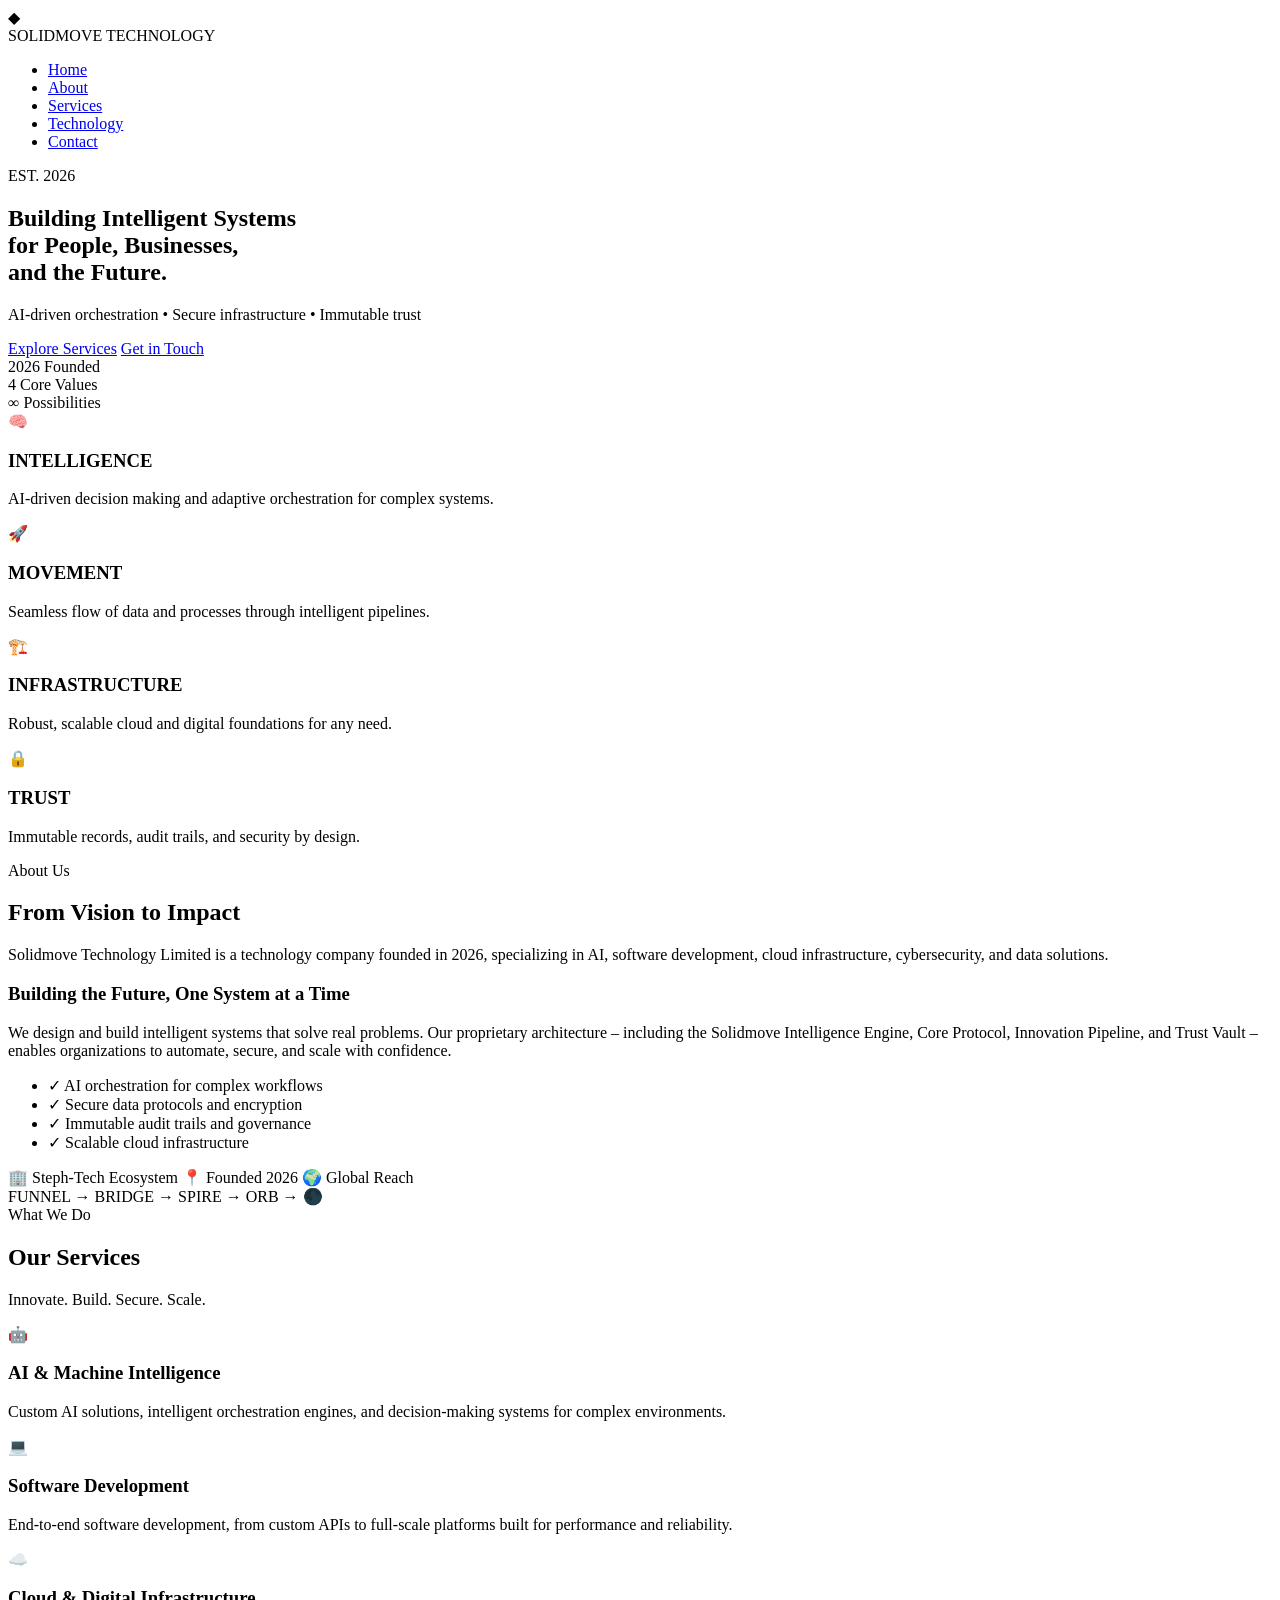
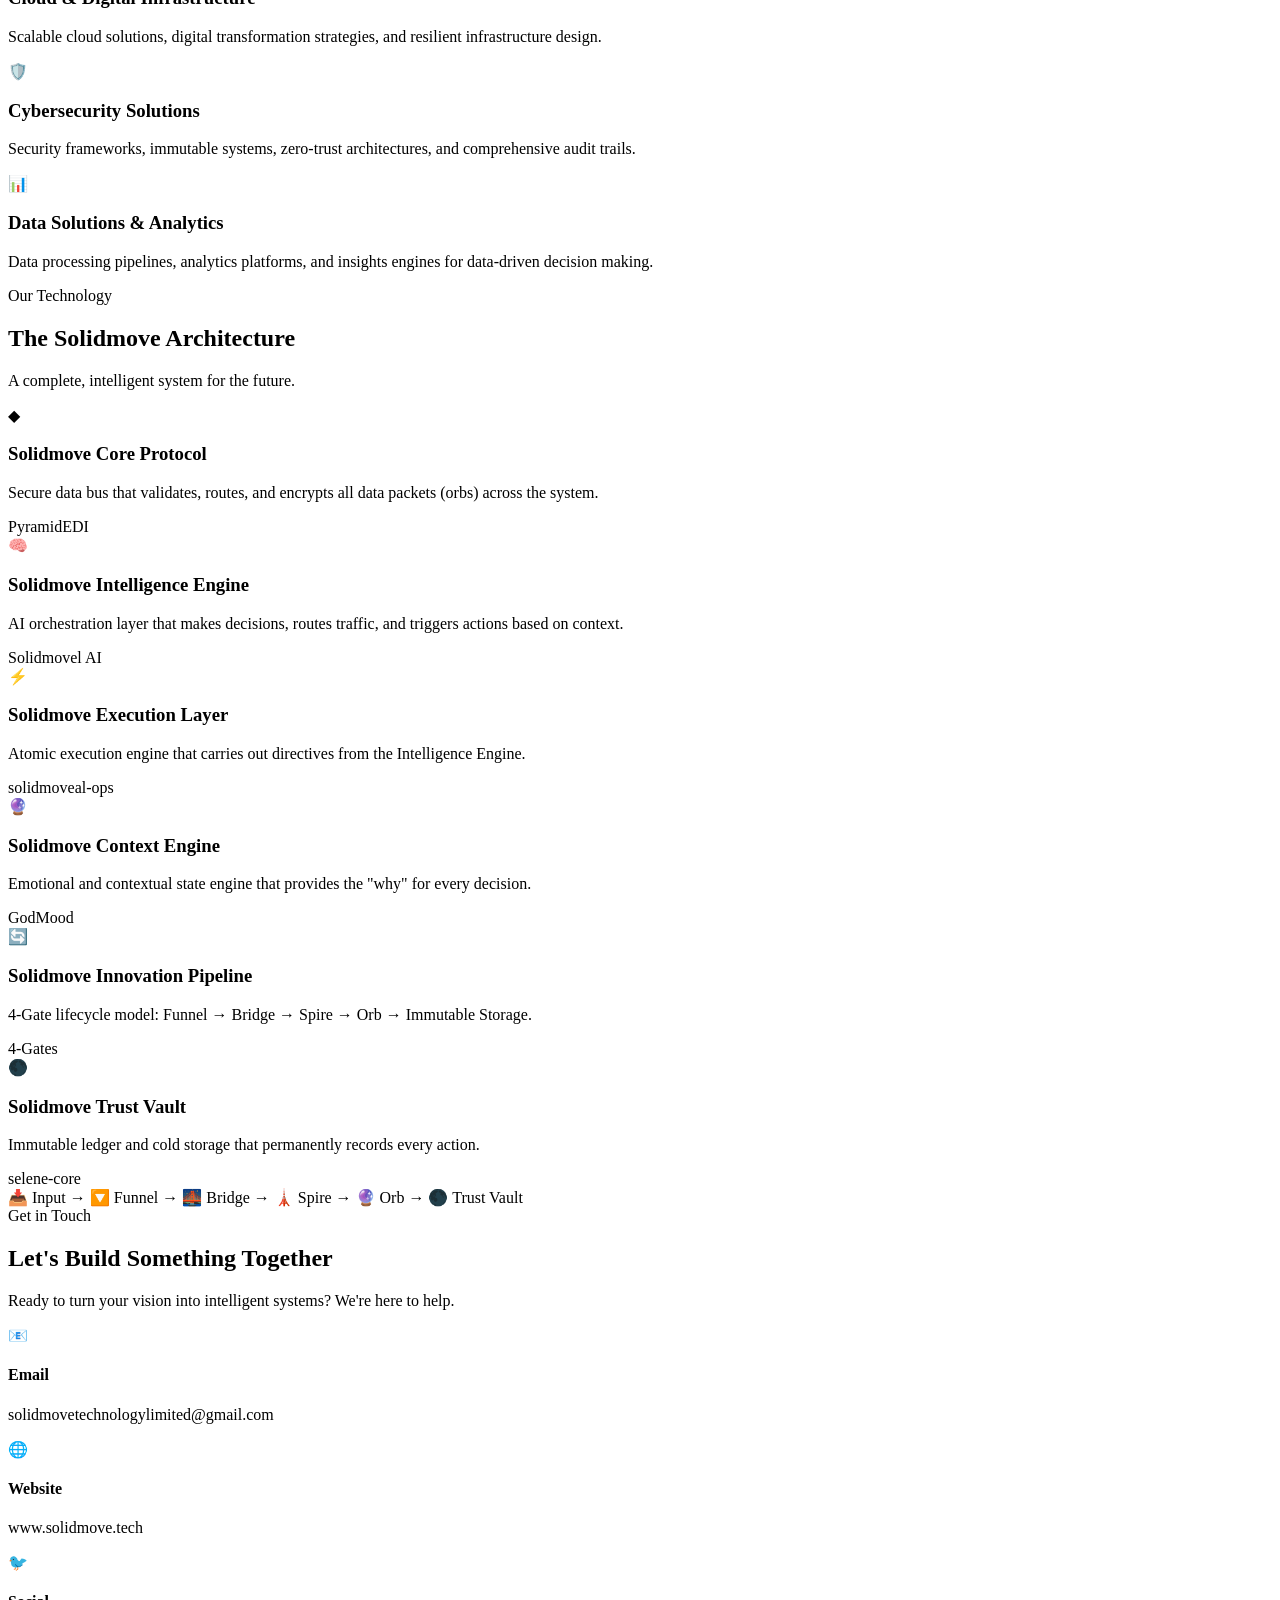
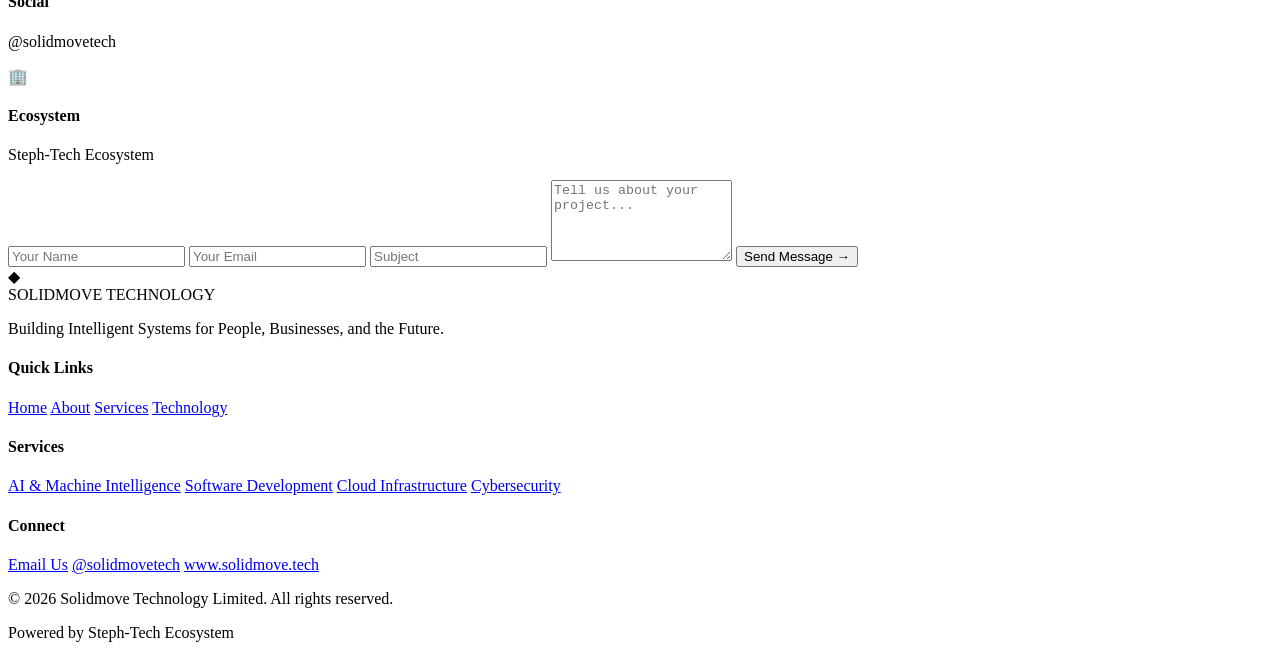
==== index.html @ 7344cf3a "Add initial website structure for Solidmove Technology This HTML file contains the structure and con" ====
<!DOCTYPE html>
<html lang="en">
<head>
    <meta charset="UTF-8">
    <meta name="viewport" content="width=device-width, initial-scale=1.0">
    <title>Solidmove Technology Limited – Intelligent Systems</title>
    <link rel="stylesheet" href="style.css">
    <link href="https://fonts.googleapis.com/css2?family=Inter:wght@300;400;600;700;800;900&display=swap" rel="stylesheet">
</head>
<body>
    <!-- NAVIGATION -->
    <nav class="navbar">
        <div class="container">
            <div class="nav-brand">
                <div class="logo-icon">◆</div>
                <span class="logo-text">SOLIDMOVE</span>
                <span class="logo-sub">TECHNOLOGY</span>
            </div>
            <ul class="nav-links">
                <li><a href="#home">Home</a></li>
                <li><a href="#about">About</a></li>
                <li><a href="#services">Services</a></li>
                <li><a href="#technology">Technology</a></li>
                <li><a href="#contact" class="nav-cta">Contact</a></li>
            </ul>
            <div class="hamburger">
                <span></span>
                <span></span>
                <span></span>
            </div>
        </div>
    </nav>

    <!-- HERO -->
    <section id="home" class="hero">
        <div class="container">
            <div class="hero-grid">
                <div class="hero-content">
                    <div class="badge">EST. 2026</div>
                    <h1 class="hero-title">
                        Building <span class="highlight">Intelligent Systems</span><br>
                        for People, Businesses,<br>
                        and the <span class="highlight">Future</span>.
                    </h1>
                    <p class="hero-subtitle">
                        AI-driven orchestration • Secure infrastructure • Immutable trust
                    </p>
                    <div class="hero-buttons">
                        <a href="#services" class="btn-primary">Explore Services</a>
                        <a href="#contact" class="btn-secondary">Get in Touch</a>
                    </div>
                    <div class="hero-stats">
                        <div class="stat">
                            <span class="stat-number">2026</span>
                            <span class="stat-label">Founded</span>
                        </div>
                        <div class="stat">
                            <span class="stat-number">4</span>
                            <span class="stat-label">Core Values</span>
                        </div>
                        <div class="stat">
                            <span class="stat-number">∞</span>
                            <span class="stat-label">Possibilities</span>
                        </div>
                    </div>
                </div>
                <div class="hero-visual">
                    <div class="orb-animation">
                        <div class="orb-core"></div>
                        <div class="orb-ring ring-1"></div>
                        <div class="orb-ring ring-2"></div>
                        <div class="orb-ring ring-3"></div>
                    </div>
                </div>
            </div>
        </div>
    </section>

    <!-- VALUES -->
    <section class="values">
        <div class="container">
            <div class="values-grid">
                <div class="value-card">
                    <div class="value-icon">🧠</div>
                    <h3>INTELLIGENCE</h3>
                    <p>AI-driven decision making and adaptive orchestration for complex systems.</p>
                </div>
                <div class="value-card">
                    <div class="value-icon">🚀</div>
                    <h3>MOVEMENT</h3>
                    <p>Seamless flow of data and processes through intelligent pipelines.</p>
                </div>
                <div class="value-card">
                    <div class="value-icon">🏗️</div>
                    <h3>INFRASTRUCTURE</h3>
                    <p>Robust, scalable cloud and digital foundations for any need.</p>
                </div>
                <div class="value-card">
                    <div class="value-icon">🔒</div>
                    <h3>TRUST</h3>
                    <p>Immutable records, audit trails, and security by design.</p>
                </div>
            </div>
        </div>
    </section>

    <!-- ABOUT -->
    <section id="about" class="about">
        <div class="container">
            <div class="section-header">
                <span class="section-tag">About Us</span>
                <h2>From Vision to Impact</h2>
                <p>Solidmove Technology Limited is a technology company founded in 2026, specializing in AI, software development, cloud infrastructure, cybersecurity, and data solutions.</p>
            </div>
            <div class="about-grid">
                <div class="about-text">
                    <h3>Building the Future, One System at a Time</h3>
                    <p>We design and build intelligent systems that solve real problems. Our proprietary architecture – including the Solidmove Intelligence Engine, Core Protocol, Innovation Pipeline, and Trust Vault – enables organizations to automate, secure, and scale with confidence.</p>
                    <ul class="about-list">
                        <li>✓ AI orchestration for complex workflows</li>
                        <li>✓ Secure data protocols and encryption</li>
                        <li>✓ Immutable audit trails and governance</li>
                        <li>✓ Scalable cloud infrastructure</li>
                    </ul>
                    <div class="about-meta">
                        <span>🏢 Steph-Tech Ecosystem</span>
                        <span>📍 Founded 2026</span>
                        <span>🌍 Global Reach</span>
                    </div>
                </div>
                <div class="about-image">
                    <div class="about-graphic">
                        <div class="gate-diagram">
                            <span class="gate funnel">FUNNEL</span>
                            <span class="gate-arrow">→</span>
                            <span class="gate bridge">BRIDGE</span>
                            <span class="gate-arrow">→</span>
                            <span class="gate spire">SPIRE</span>
                            <span class="gate-arrow">→</span>
                            <span class="gate orb">ORB</span>
                            <span class="gate-arrow">→</span>
                            <span class="gate vault">🌑</span>
                        </div>
                    </div>
                </div>
            </div>
        </div>
    </section>

    <!-- SERVICES -->
    <section id="services" class="services">
        <div class="container">
            <div class="section-header">
                <span class="section-tag">What We Do</span>
                <h2>Our Services</h2>
                <p>Innovate. Build. Secure. Scale.</p>
            </div>
            <div class="services-grid">
                <div class="service-card">
                    <div class="service-icon">🤖</div>
                    <h3>AI & Machine Intelligence</h3>
                    <p>Custom AI solutions, intelligent orchestration engines, and decision-making systems for complex environments.</p>
                </div>
                <div class="service-card">
                    <div class="service-icon">💻</div>
                    <h3>Software Development</h3>
                    <p>End-to-end software development, from custom APIs to full-scale platforms built for performance and reliability.</p>
                </div>
                <div class="service-card">
                    <div class="service-icon">☁️</div>
                    <h3>Cloud & Digital Infrastructure</h3>
                    <p>Scalable cloud solutions, digital transformation strategies, and resilient infrastructure design.</p>
                </div>
                <div class="service-card">
                    <div class="service-icon">🛡️</div>
                    <h3>Cybersecurity Solutions</h3>
                    <p>Security frameworks, immutable systems, zero-trust architectures, and comprehensive audit trails.</p>
                </div>
                <div class="service-card">
                    <div class="service-icon">📊</div>
                    <h3>Data Solutions & Analytics</h3>
                    <p>Data processing pipelines, analytics platforms, and insights engines for data-driven decision making.</p>
                </div>
            </div>
        </div>
    </section>

    <!-- TECHNOLOGY -->
    <section id="technology" class="technology">
        <div class="container">
            <div class="section-header">
                <span class="section-tag">Our Technology</span>
                <h2>The Solidmove Architecture</h2>
                <p>A complete, intelligent system for the future.</p>
            </div>
            <div class="tech-grid">
                <div class="tech-card">
                    <div class="tech-icon">◆</div>
                    <h3>Solidmove Core Protocol</h3>
                    <p>Secure data bus that validates, routes, and encrypts all data packets (orbs) across the system.</p>
                    <span class="tech-badge">PyramidEDI</span>
                </div>
                <div class="tech-card">
                    <div class="tech-icon">🧠</div>
                    <h3>Solidmove Intelligence Engine</h3>
                    <p>AI orchestration layer that makes decisions, routes traffic, and triggers actions based on context.</p>
                    <span class="tech-badge">Solidmovel AI</span>
                </div>
                <div class="tech-card">
                    <div class="tech-icon">⚡</div>
                    <h3>Solidmove Execution Layer</h3>
                    <p>Atomic execution engine that carries out directives from the Intelligence Engine.</p>
                    <span class="tech-badge">solidmoveal-ops</span>
                </div>
                <div class="tech-card">
                    <div class="tech-icon">🔮</div>
                    <h3>Solidmove Context Engine</h3>
                    <p>Emotional and contextual state engine that provides the "why" for every decision.</p>
                    <span class="tech-badge">GodMood</span>
                </div>
                <div class="tech-card">
                    <div class="tech-icon">🔄</div>
                    <h3>Solidmove Innovation Pipeline</h3>
                    <p>4-Gate lifecycle model: Funnel → Bridge → Spire → Orb → Immutable Storage.</p>
                    <span class="tech-badge">4-Gates</span>
                </div>
                <div class="tech-card">
                    <div class="tech-icon">🌑</div>
                    <h3>Solidmove Trust Vault</h3>
                    <p>Immutable ledger and cold storage that permanently records every action.</p>
                    <span class="tech-badge">selene-core</span>
                </div>
            </div>
            <div class="tech-flow">
                <div class="flow-diagram">
                    <span>📥 Input</span>
                    <span class="flow-arrow">→</span>
                    <span>🔽 Funnel</span>
                    <span class="flow-arrow">→</span>
                    <span>🌉 Bridge</span>
                    <span class="flow-arrow">→</span>
                    <span>🗼 Spire</span>
                    <span class="flow-arrow">→</span>
                    <span>🔮 Orb</span>
                    <span class="flow-arrow">→</span>
                    <span>🌑 Trust Vault</span>
                </div>
            </div>
        </div>
    </section>

    <!-- CONTACT -->
    <section id="contact" class="contact">
        <div class="container">
            <div class="section-header">
                <span class="section-tag">Get in Touch</span>
                <h2>Let's Build Something Together</h2>
                <p>Ready to turn your vision into intelligent systems? We're here to help.</p>
            </div>
            <div class="contact-grid">
                <div class="contact-info">
                    <div class="contact-item">
                        <span class="contact-emoji">📧</span>
                        <div>
                            <h4>Email</h4>
                            <p>solidmovetechnologylimited@gmail.com</p>
                        </div>
                    </div>
                    <div class="contact-item">
                        <span class="contact-emoji">🌐</span>
                        <div>
                            <h4>Website</h4>
                            <p>www.solidmove.tech</p>
                        </div>
                    </div>
                    <div class="contact-item">
                        <span class="contact-emoji">🐦</span>
                        <div>
                            <h4>Social</h4>
                            <p>@solidmovetech</p>
                        </div>
                    </div>
                    <div class="contact-item">
                        <span class="contact-emoji">🏢</span>
                        <div>
                            <h4>Ecosystem</h4>
                            <p>Steph-Tech Ecosystem</p>
                        </div>
                    </div>
                </div>
                <form class="contact-form" id="contactForm">
                    <input type="text" placeholder="Your Name" required>
                    <input type="email" placeholder="Your Email" required>
                    <input type="text" placeholder="Subject">
                    <textarea placeholder="Tell us about your project..." rows="5" required></textarea>
                    <button type="submit" class="btn-primary">Send Message →</button>
                </form>
            </div>
        </div>
    </section>

    <!-- FOOTER -->
    <footer class="footer">
        <div class="container">
            <div class="footer-grid">
                <div class="footer-brand">
                    <div class="logo-icon">◆</div>
                    <span class="logo-text">SOLIDMOVE</span>
                    <span class="logo-sub">TECHNOLOGY</span>
                    <p>Building Intelligent Systems for People, Businesses, and the Future.</p>
                </div>
                <div class="footer-links">
                    <h4>Quick Links</h4>
                    <a href="#home">Home</a>
                    <a href="#about">About</a>
                    <a href="#services">Services</a>
                    <a href="#technology">Technology</a>
                </div>
                <div class="footer-links">
                    <h4>Services</h4>
                    <a href="#services">AI & Machine Intelligence</a>
                    <a href="#services">Software Development</a>
                    <a href="#services">Cloud Infrastructure</a>
                    <a href="#services">Cybersecurity</a>
                </div>
                <div class="footer-links">
                    <h4>Connect</h4>
                    <a href="mailto:solidmovetechnologylimited@gmail.com">Email Us</a>
                    <a href="#">@solidmovetech</a>
                    <a href="#">www.solidmove.tech</a>
                </div>
            </div>
            <div class="footer-bottom">
                <p>&copy; 2026 Solidmove Technology Limited. All rights reserved.</p>
                <p>Powered by Steph-Tech Ecosystem</p>
            </div>
        </div>
    </footer>

    <script src="script.js"></script>
</body>
              </html>
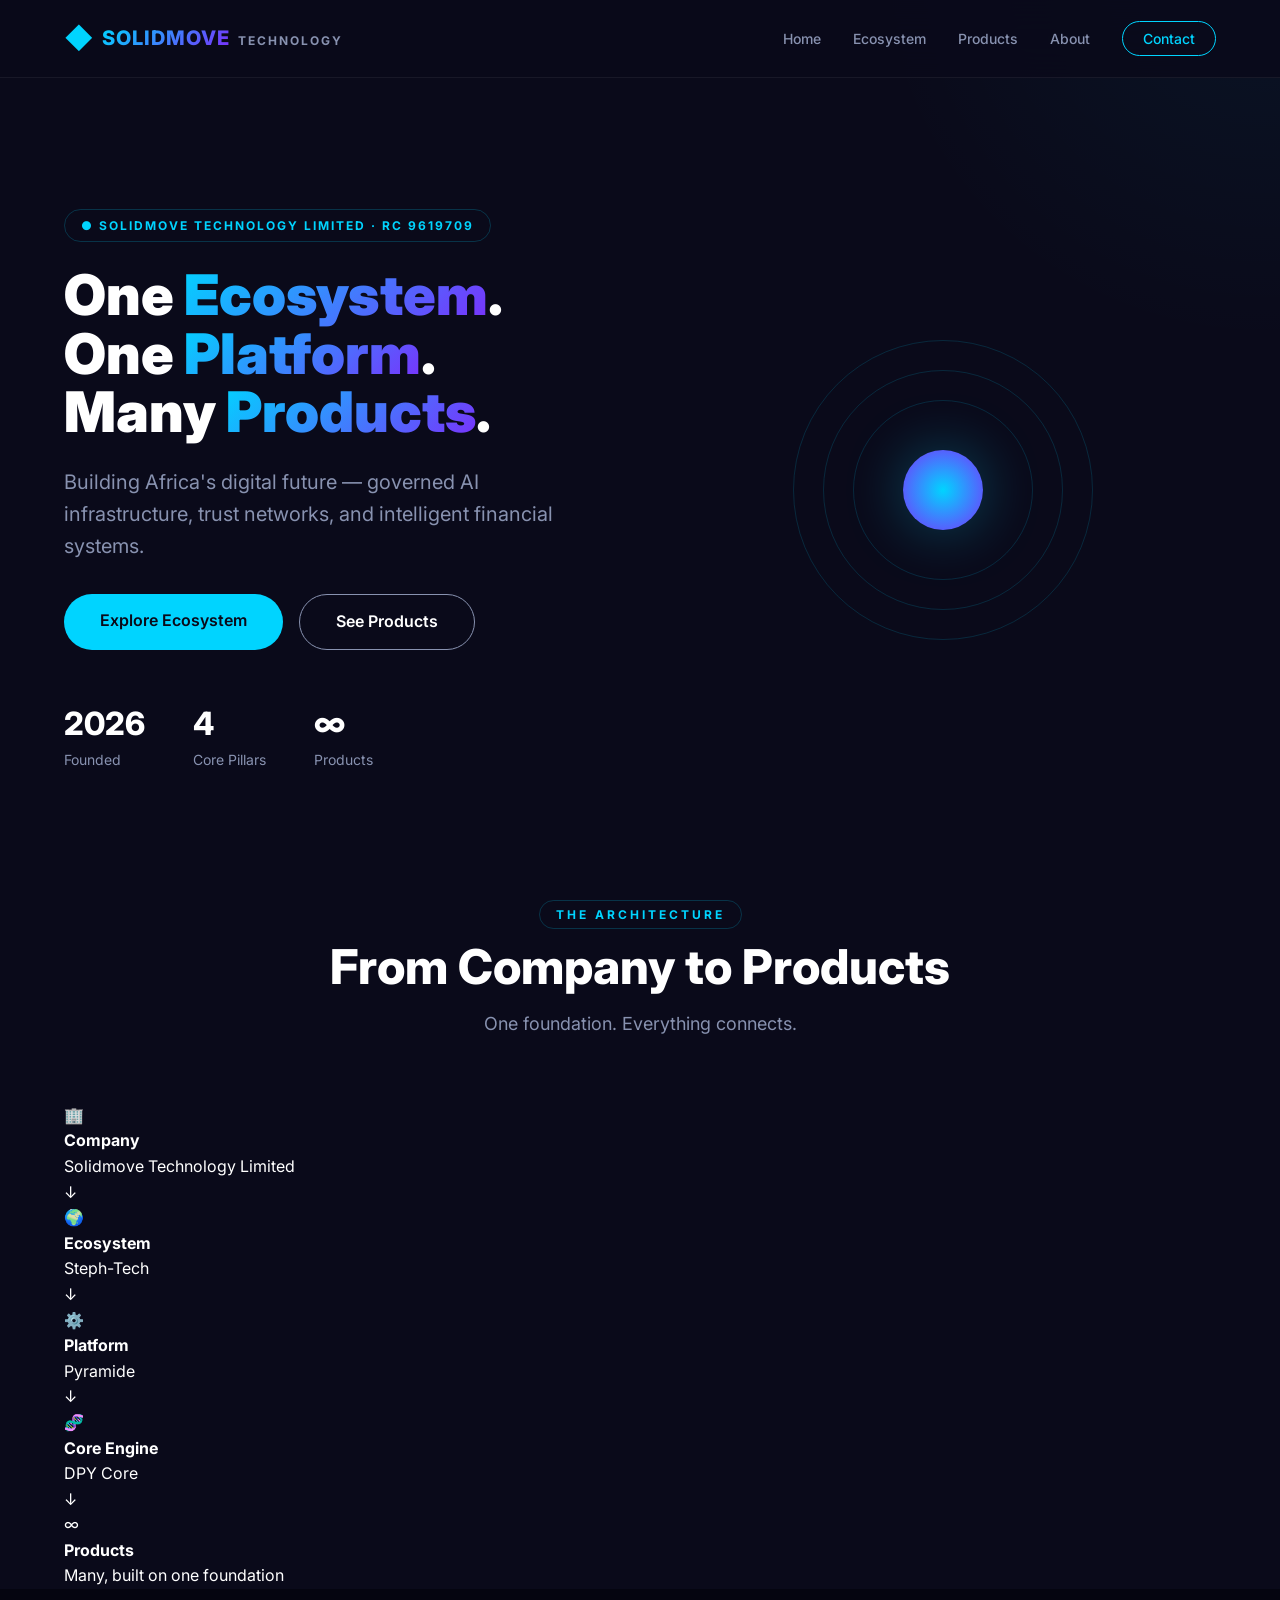
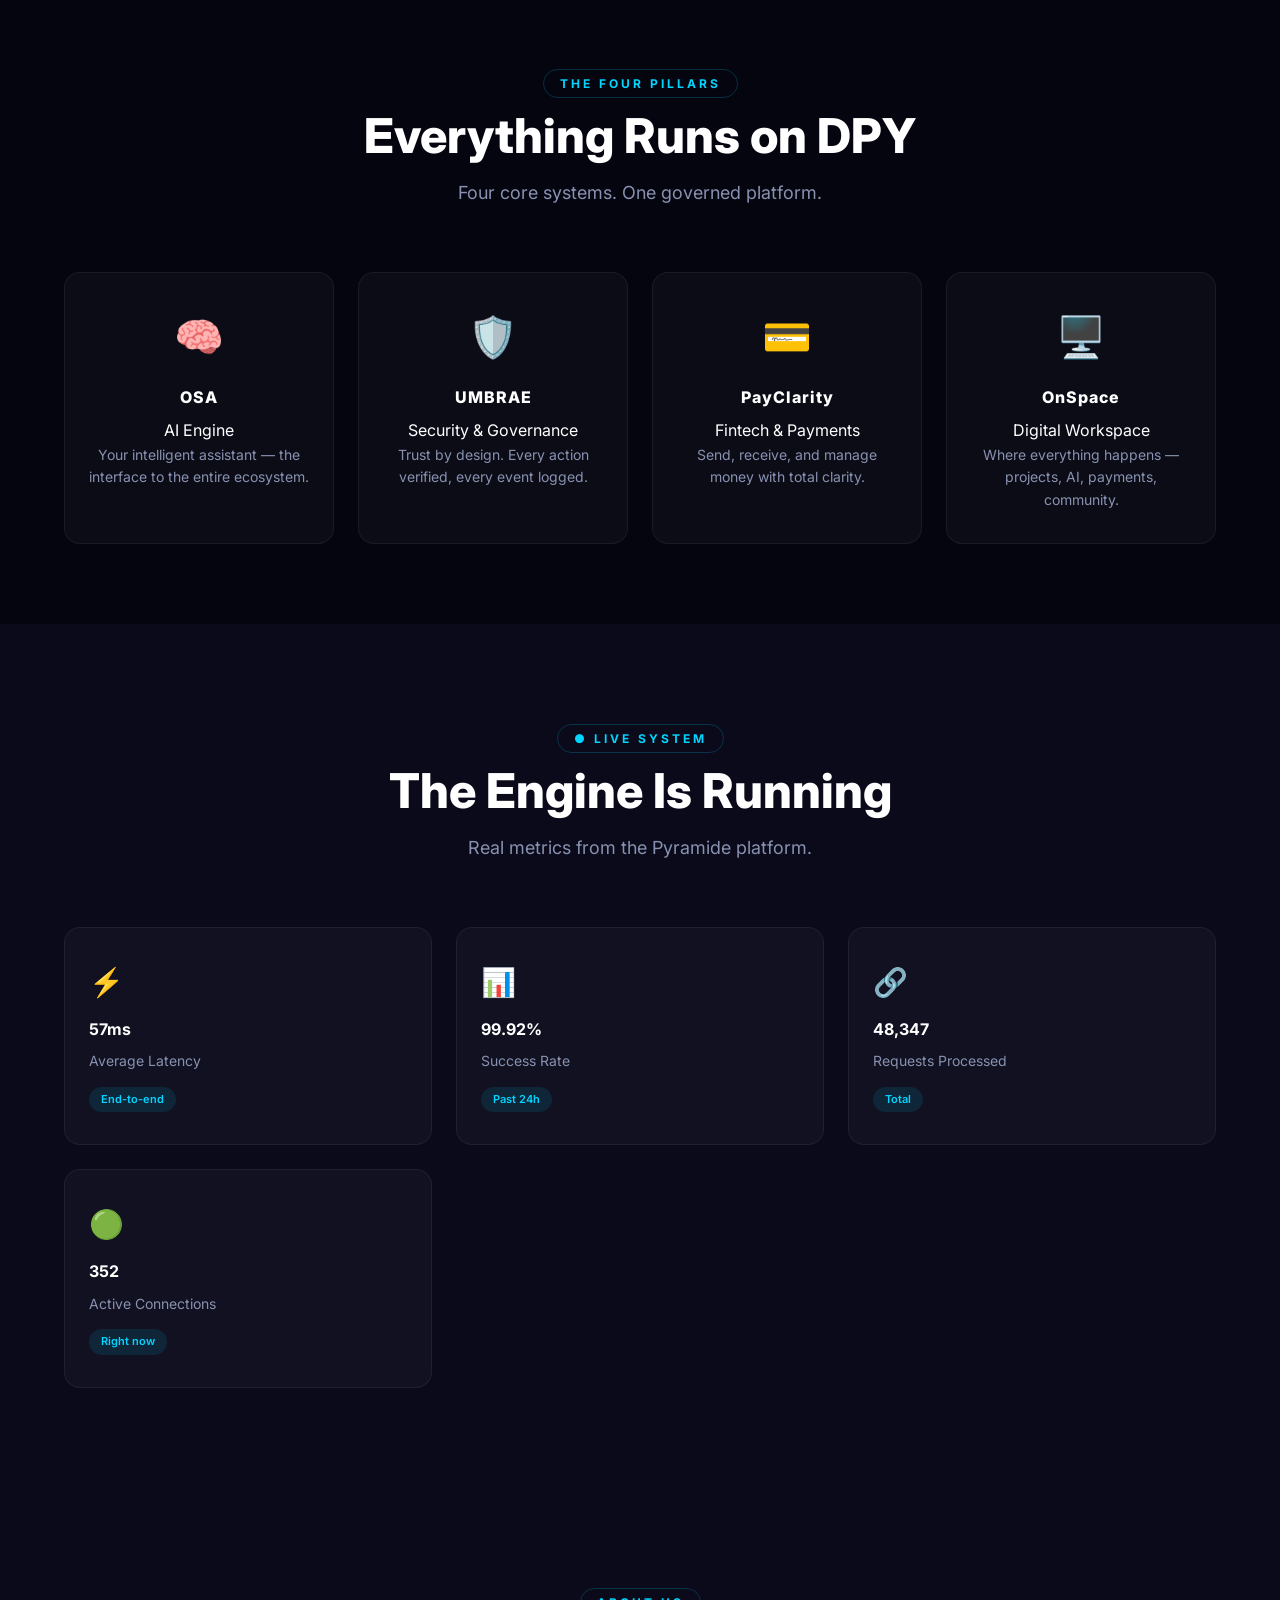
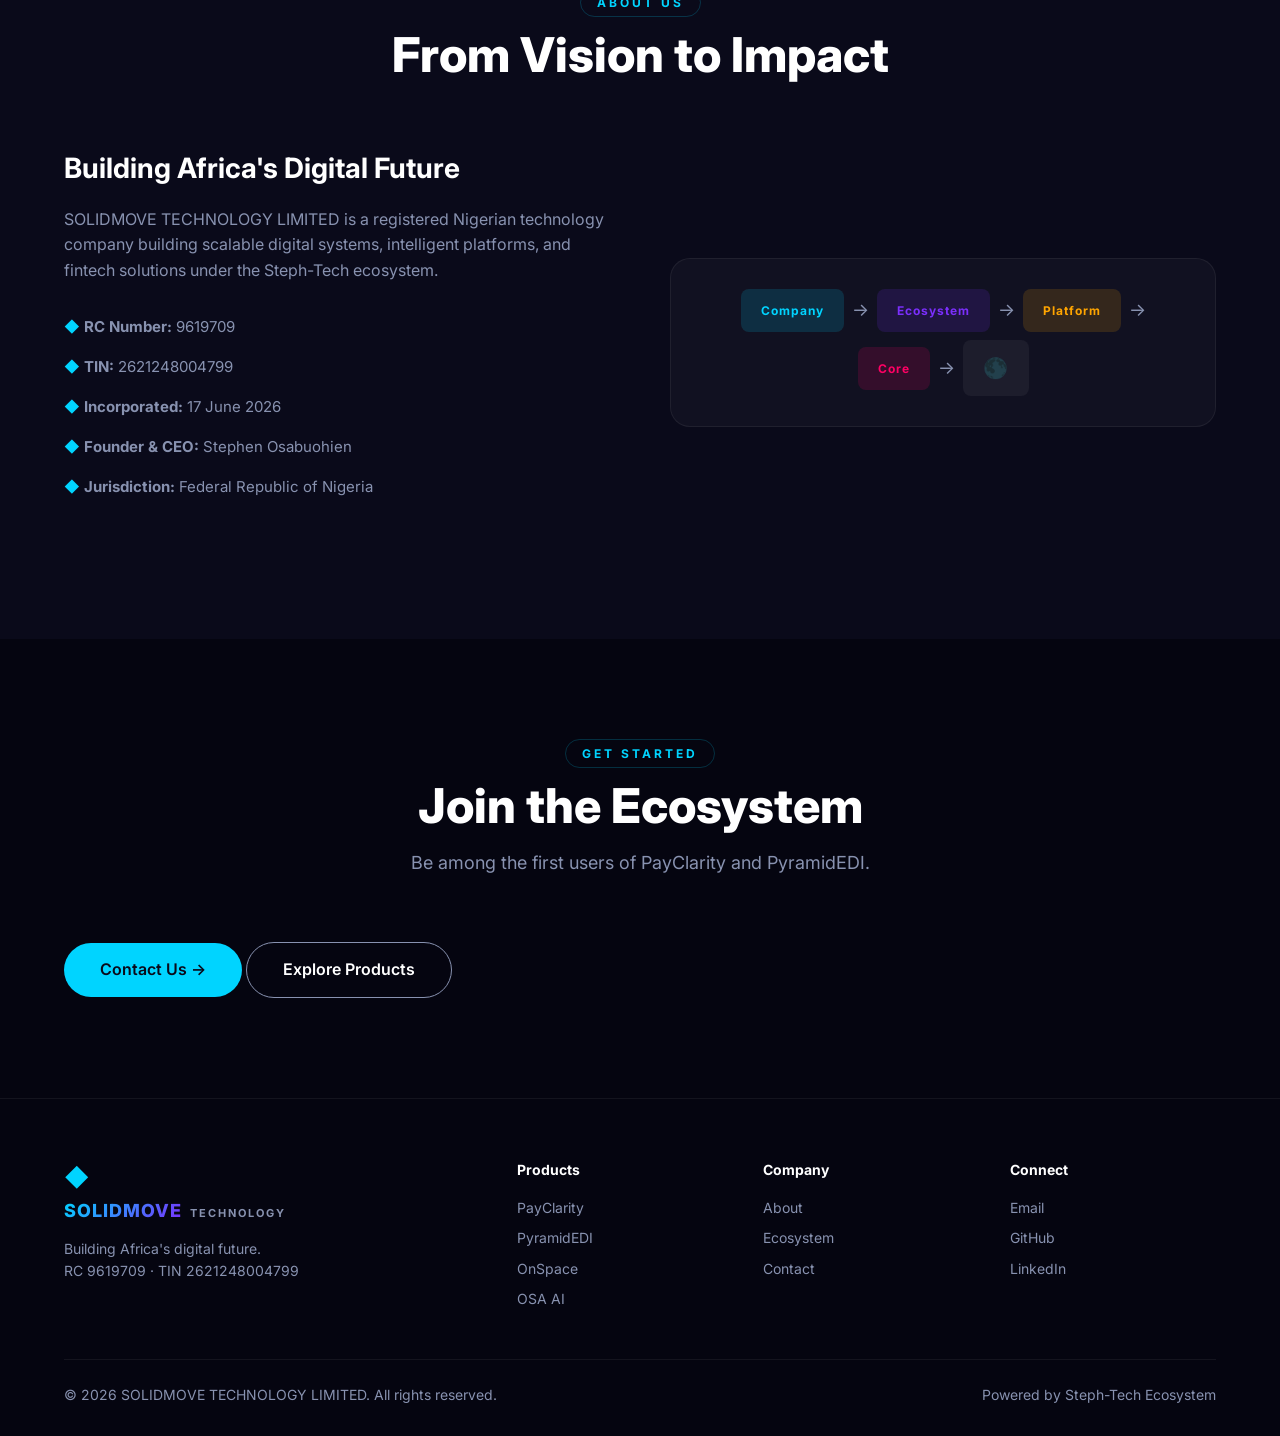
==== commit 785b4810: "Update index.html" ====
--- a/index.html
+++ b/index.html
@@ -1,342 +1,288 @@
 <!DOCTYPE html>
 <html lang="en">
 <head>
-    <meta charset="UTF-8">
-    <meta name="viewport" content="width=device-width, initial-scale=1.0">
-    <title>Solidmove Technology Limited – Intelligent Systems</title>
-    <link rel="stylesheet" href="style.css">
-    <link href="https://fonts.googleapis.com/css2?family=Inter:wght@300;400;600;700;800;900&display=swap" rel="stylesheet">
+<meta charset="UTF-8">
+<meta name="viewport" content="width=device-width, initial-scale=1.0">
+<meta name="description" content="SOLIDMOVE TECHNOLOGY LIMITED — Building Africa's digital future. Governed AI infrastructure, trust networks, and intelligent financial systems.">
+<title>SOLIDMOVE TECHNOLOGY LIMITED — Steph-Tech Ecosystem</title>
+<link rel="stylesheet" href="style.css">
+<link href="https://fonts.googleapis.com/css2?family=Inter:wght@300;400;500;600;700;800;900&display=swap" rel="stylesheet">
 </head>
 <body>
-    <!-- NAVIGATION -->
-    <nav class="navbar">
-        <div class="container">
-            <div class="nav-brand">
-                <div class="logo-icon">◆</div>
-                <span class="logo-text">SOLIDMOVE</span>
-                <span class="logo-sub">TECHNOLOGY</span>
-            </div>
-            <ul class="nav-links">
-                <li><a href="#home">Home</a></li>
-                <li><a href="#about">About</a></li>
-                <li><a href="#services">Services</a></li>
-                <li><a href="#technology">Technology</a></li>
-                <li><a href="#contact" class="nav-cta">Contact</a></li>
-            </ul>
-            <div class="hamburger">
-                <span></span>
-                <span></span>
-                <span></span>
-            </div>
-        </div>
-    </nav>
-
-    <!-- HERO -->
-    <section id="home" class="hero">
-        <div class="container">
-            <div class="hero-grid">
-                <div class="hero-content">
-                    <div class="badge">EST. 2026</div>
-                    <h1 class="hero-title">
-                        Building <span class="highlight">Intelligent Systems</span><br>
-                        for People, Businesses,<br>
-                        and the <span class="highlight">Future</span>.
-                    </h1>
-                    <p class="hero-subtitle">
-                        AI-driven orchestration • Secure infrastructure • Immutable trust
-                    </p>
-                    <div class="hero-buttons">
-                        <a href="#services" class="btn-primary">Explore Services</a>
-                        <a href="#contact" class="btn-secondary">Get in Touch</a>
-                    </div>
-                    <div class="hero-stats">
-                        <div class="stat">
-                            <span class="stat-number">2026</span>
-                            <span class="stat-label">Founded</span>
-                        </div>
-                        <div class="stat">
-                            <span class="stat-number">4</span>
-                            <span class="stat-label">Core Values</span>
-                        </div>
-                        <div class="stat">
-                            <span class="stat-number">∞</span>
-                            <span class="stat-label">Possibilities</span>
-                        </div>
-                    </div>
-                </div>
-                <div class="hero-visual">
-                    <div class="orb-animation">
-                        <div class="orb-core"></div>
-                        <div class="orb-ring ring-1"></div>
-                        <div class="orb-ring ring-2"></div>
-                        <div class="orb-ring ring-3"></div>
-                    </div>
-                </div>
-            </div>
-        </div>
-    </section>
-
-    <!-- VALUES -->
-    <section class="values">
-        <div class="container">
-            <div class="values-grid">
-                <div class="value-card">
-                    <div class="value-icon">🧠</div>
-                    <h3>INTELLIGENCE</h3>
-                    <p>AI-driven decision making and adaptive orchestration for complex systems.</p>
-                </div>
-                <div class="value-card">
-                    <div class="value-icon">🚀</div>
-                    <h3>MOVEMENT</h3>
-                    <p>Seamless flow of data and processes through intelligent pipelines.</p>
-                </div>
-                <div class="value-card">
-                    <div class="value-icon">🏗️</div>
-                    <h3>INFRASTRUCTURE</h3>
-                    <p>Robust, scalable cloud and digital foundations for any need.</p>
-                </div>
-                <div class="value-card">
-                    <div class="value-icon">🔒</div>
-                    <h3>TRUST</h3>
-                    <p>Immutable records, audit trails, and security by design.</p>
-                </div>
-            </div>
-        </div>
-    </section>
-
-    <!-- ABOUT -->
-    <section id="about" class="about">
-        <div class="container">
-            <div class="section-header">
-                <span class="section-tag">About Us</span>
-                <h2>From Vision to Impact</h2>
-                <p>Solidmove Technology Limited is a technology company founded in 2026, specializing in AI, software development, cloud infrastructure, cybersecurity, and data solutions.</p>
-            </div>
-            <div class="about-grid">
-                <div class="about-text">
-                    <h3>Building the Future, One System at a Time</h3>
-                    <p>We design and build intelligent systems that solve real problems. Our proprietary architecture – including the Solidmove Intelligence Engine, Core Protocol, Innovation Pipeline, and Trust Vault – enables organizations to automate, secure, and scale with confidence.</p>
-                    <ul class="about-list">
-                        <li>✓ AI orchestration for complex workflows</li>
-                        <li>✓ Secure data protocols and encryption</li>
-                        <li>✓ Immutable audit trails and governance</li>
-                        <li>✓ Scalable cloud infrastructure</li>
-                    </ul>
-                    <div class="about-meta">
-                        <span>🏢 Steph-Tech Ecosystem</span>
-                        <span>📍 Founded 2026</span>
-                        <span>🌍 Global Reach</span>
-                    </div>
-                </div>
-                <div class="about-image">
-                    <div class="about-graphic">
-                        <div class="gate-diagram">
-                            <span class="gate funnel">FUNNEL</span>
-                            <span class="gate-arrow">→</span>
-                            <span class="gate bridge">BRIDGE</span>
-                            <span class="gate-arrow">→</span>
-                            <span class="gate spire">SPIRE</span>
-                            <span class="gate-arrow">→</span>
-                            <span class="gate orb">ORB</span>
-                            <span class="gate-arrow">→</span>
-                            <span class="gate vault">🌑</span>
-                        </div>
-                    </div>
-                </div>
-            </div>
-        </div>
-    </section>
-
-    <!-- SERVICES -->
-    <section id="services" class="services">
-        <div class="container">
-            <div class="section-header">
-                <span class="section-tag">What We Do</span>
-                <h2>Our Services</h2>
-                <p>Innovate. Build. Secure. Scale.</p>
-            </div>
-            <div class="services-grid">
-                <div class="service-card">
-                    <div class="service-icon">🤖</div>
-                    <h3>AI & Machine Intelligence</h3>
-                    <p>Custom AI solutions, intelligent orchestration engines, and decision-making systems for complex environments.</p>
-                </div>
-                <div class="service-card">
-                    <div class="service-icon">💻</div>
-                    <h3>Software Development</h3>
-                    <p>End-to-end software development, from custom APIs to full-scale platforms built for performance and reliability.</p>
-                </div>
-                <div class="service-card">
-                    <div class="service-icon">☁️</div>
-                    <h3>Cloud & Digital Infrastructure</h3>
-                    <p>Scalable cloud solutions, digital transformation strategies, and resilient infrastructure design.</p>
-                </div>
-                <div class="service-card">
-                    <div class="service-icon">🛡️</div>
-                    <h3>Cybersecurity Solutions</h3>
-                    <p>Security frameworks, immutable systems, zero-trust architectures, and comprehensive audit trails.</p>
-                </div>
-                <div class="service-card">
-                    <div class="service-icon">📊</div>
-                    <h3>Data Solutions & Analytics</h3>
-                    <p>Data processing pipelines, analytics platforms, and insights engines for data-driven decision making.</p>
-                </div>
-            </div>
-        </div>
-    </section>
-
-    <!-- TECHNOLOGY -->
-    <section id="technology" class="technology">
-        <div class="container">
-            <div class="section-header">
-                <span class="section-tag">Our Technology</span>
-                <h2>The Solidmove Architecture</h2>
-                <p>A complete, intelligent system for the future.</p>
-            </div>
-            <div class="tech-grid">
-                <div class="tech-card">
-                    <div class="tech-icon">◆</div>
-                    <h3>Solidmove Core Protocol</h3>
-                    <p>Secure data bus that validates, routes, and encrypts all data packets (orbs) across the system.</p>
-                    <span class="tech-badge">PyramidEDI</span>
-                </div>
-                <div class="tech-card">
-                    <div class="tech-icon">🧠</div>
-                    <h3>Solidmove Intelligence Engine</h3>
-                    <p>AI orchestration layer that makes decisions, routes traffic, and triggers actions based on context.</p>
-                    <span class="tech-badge">Solidmovel AI</span>
-                </div>
-                <div class="tech-card">
-                    <div class="tech-icon">⚡</div>
-                    <h3>Solidmove Execution Layer</h3>
-                    <p>Atomic execution engine that carries out directives from the Intelligence Engine.</p>
-                    <span class="tech-badge">solidmoveal-ops</span>
-                </div>
-                <div class="tech-card">
-                    <div class="tech-icon">🔮</div>
-                    <h3>Solidmove Context Engine</h3>
-                    <p>Emotional and contextual state engine that provides the "why" for every decision.</p>
-                    <span class="tech-badge">GodMood</span>
-                </div>
-                <div class="tech-card">
-                    <div class="tech-icon">🔄</div>
-                    <h3>Solidmove Innovation Pipeline</h3>
-                    <p>4-Gate lifecycle model: Funnel → Bridge → Spire → Orb → Immutable Storage.</p>
-                    <span class="tech-badge">4-Gates</span>
-                </div>
-                <div class="tech-card">
-                    <div class="tech-icon">🌑</div>
-                    <h3>Solidmove Trust Vault</h3>
-                    <p>Immutable ledger and cold storage that permanently records every action.</p>
-                    <span class="tech-badge">selene-core</span>
-                </div>
-            </div>
-            <div class="tech-flow">
-                <div class="flow-diagram">
-                    <span>📥 Input</span>
-                    <span class="flow-arrow">→</span>
-                    <span>🔽 Funnel</span>
-                    <span class="flow-arrow">→</span>
-                    <span>🌉 Bridge</span>
-                    <span class="flow-arrow">→</span>
-                    <span>🗼 Spire</span>
-                    <span class="flow-arrow">→</span>
-                    <span>🔮 Orb</span>
-                    <span class="flow-arrow">→</span>
-                    <span>🌑 Trust Vault</span>
-                </div>
-            </div>
-        </div>
-    </section>
-
-    <!-- CONTACT -->
-    <section id="contact" class="contact">
-        <div class="container">
-            <div class="section-header">
-                <span class="section-tag">Get in Touch</span>
-                <h2>Let's Build Something Together</h2>
-                <p>Ready to turn your vision into intelligent systems? We're here to help.</p>
-            </div>
-            <div class="contact-grid">
-                <div class="contact-info">
-                    <div class="contact-item">
-                        <span class="contact-emoji">📧</span>
-                        <div>
-                            <h4>Email</h4>
-                            <p>solidmovetechnologylimited@gmail.com</p>
-                        </div>
-                    </div>
-                    <div class="contact-item">
-                        <span class="contact-emoji">🌐</span>
-                        <div>
-                            <h4>Website</h4>
-                            <p>www.solidmove.tech</p>
-                        </div>
-                    </div>
-                    <div class="contact-item">
-                        <span class="contact-emoji">🐦</span>
-                        <div>
-                            <h4>Social</h4>
-                            <p>@solidmovetech</p>
-                        </div>
-                    </div>
-                    <div class="contact-item">
-                        <span class="contact-emoji">🏢</span>
-                        <div>
-                            <h4>Ecosystem</h4>
-                            <p>Steph-Tech Ecosystem</p>
-                        </div>
-                    </div>
-                </div>
-                <form class="contact-form" id="contactForm">
-                    <input type="text" placeholder="Your Name" required>
-                    <input type="email" placeholder="Your Email" required>
-                    <input type="text" placeholder="Subject">
-                    <textarea placeholder="Tell us about your project..." rows="5" required></textarea>
-                    <button type="submit" class="btn-primary">Send Message →</button>
-                </form>
-            </div>
-        </div>
-    </section>
-
-    <!-- FOOTER -->
-    <footer class="footer">
-        <div class="container">
-            <div class="footer-grid">
-                <div class="footer-brand">
-                    <div class="logo-icon">◆</div>
-                    <span class="logo-text">SOLIDMOVE</span>
-                    <span class="logo-sub">TECHNOLOGY</span>
-                    <p>Building Intelligent Systems for People, Businesses, and the Future.</p>
-                </div>
-                <div class="footer-links">
-                    <h4>Quick Links</h4>
-                    <a href="#home">Home</a>
-                    <a href="#about">About</a>
-                    <a href="#services">Services</a>
-                    <a href="#technology">Technology</a>
-                </div>
-                <div class="footer-links">
-                    <h4>Services</h4>
-                    <a href="#services">AI & Machine Intelligence</a>
-                    <a href="#services">Software Development</a>
-                    <a href="#services">Cloud Infrastructure</a>
-                    <a href="#services">Cybersecurity</a>
-                </div>
-                <div class="footer-links">
-                    <h4>Connect</h4>
-                    <a href="mailto:solidmovetechnologylimited@gmail.com">Email Us</a>
-                    <a href="#">@solidmovetech</a>
-                    <a href="#">www.solidmove.tech</a>
-                </div>
-            </div>
-            <div class="footer-bottom">
-                <p>&copy; 2026 Solidmove Technology Limited. All rights reserved.</p>
-                <p>Powered by Steph-Tech Ecosystem</p>
-            </div>
-        </div>
-    </footer>
-
-    <script src="script.js"></script>
+
+<!-- ===== NAV ===== -->
+<nav class="navbar">
+  <div class="container">
+    <a href="index.html" class="nav-brand">
+      <div class="logo-icon">◆</div>
+      <div class="brand-text">
+        <span class="logo-text">SOLIDMOVE</span>
+        <span class="logo-sub">TECHNOLOGY</span>
+      </div>
+    </a>
+    <ul class="nav-links">
+      <li><a href="#home">Home</a></li>
+      <li><a href="#ecosystem">Ecosystem</a></li>
+      <li><a href="#pillars">Products</a></li>
+      <li><a href="#about">About</a></li>
+      <li><a href="#contact" class="nav-cta">Contact</a></li>
+    </ul>
+    <div class="hamburger"><span></span><span></span><span></span></div>
+  </div>
+</nav>
+
+<!-- ===== HERO ===== -->
+<section id="home" class="hero">
+  <div class="container">
+    <div class="hero-grid">
+      <div class="hero-content">
+        <div class="badge">● SOLIDMOVE TECHNOLOGY LIMITED · RC 9619709</div>
+        <h1 class="hero-title">
+          One <span class="highlight">Ecosystem</span>.<br>
+          One <span class="highlight">Platform</span>.<br>
+          Many <span class="highlight">Products</span>.
+        </h1>
+        <p class="hero-subtitle">
+          Building Africa's digital future — governed AI infrastructure, trust networks, and intelligent financial systems.
+        </p>
+        <div class="hero-buttons">
+          <a href="#ecosystem" class="btn-primary">Explore Ecosystem</a>
+          <a href="#pillars" class="btn-secondary">See Products</a>
+        </div>
+        <div class="hero-stats">
+          <div class="stat"><span class="stat-number">2026</span><span class="stat-label">Founded</span></div>
+          <div class="stat"><span class="stat-number">4</span><span class="stat-label">Core Pillars</span></div>
+          <div class="stat"><span class="stat-number">∞</span><span class="stat-label">Products</span></div>
+        </div>
+      </div>
+      <div class="hero-visual">
+        <div class="orb-animation">
+          <div class="orb-core"></div>
+          <div class="orb-ring ring-1"></div>
+          <div class="orb-ring ring-2"></div>
+          <div class="orb-ring ring-3"></div>
+        </div>
+      </div>
+    </div>
+  </div>
+</section>
+
+<!-- ===== ECOSYSTEM HIERARCHY ===== -->
+<section id="ecosystem" class="ecosystem">
+  <div class="container">
+    <div class="section-header">
+      <span class="section-tag">The Architecture</span>
+      <h2>From Company to Products</h2>
+      <p>One foundation. Everything connects.</p>
+    </div>
+
+    <div class="chain">
+      <div class="chain-node">
+        <div class="chain-icon">🏢</div>
+        <h4>Company</h4>
+        <p>Solidmove Technology Limited</p>
+      </div>
+      <div class="chain-arrow">↓</div>
+
+      <div class="chain-node">
+        <div class="chain-icon">🌍</div>
+        <h4>Ecosystem</h4>
+        <p>Steph-Tech</p>
+      </div>
+      <div class="chain-arrow">↓</div>
+
+      <div class="chain-node">
+        <div class="chain-icon">⚙️</div>
+        <h4>Platform</h4>
+        <p>Pyramide</p>
+      </div>
+      <div class="chain-arrow">↓</div>
+
+      <div class="chain-node">
+        <div class="chain-icon">🧬</div>
+        <h4>Core Engine</h4>
+        <p>DPY Core</p>
+      </div>
+      <div class="chain-arrow">↓</div>
+
+      <div class="chain-node chain-final">
+        <div class="chain-icon">∞</div>
+        <h4>Products</h4>
+        <p>Many, built on one foundation</p>
+      </div>
+    </div>
+  </div>
+</section>
+
+<!-- ===== 4 PILLARS ===== -->
+<section id="pillars" class="values">
+  <div class="container">
+    <div class="section-header">
+      <span class="section-tag">The Four Pillars</span>
+      <h2>Everything Runs on DPY</h2>
+      <p>Four core systems. One governed platform.</p>
+    </div>
+    <div class="values-grid">
+
+      <div class="value-card">
+        <div class="value-icon">🧠</div>
+        <h3>OSA</h3>
+        <span class="value-sub">AI Engine</span>
+        <p>Your intelligent assistant — the interface to the entire ecosystem.</p>
+      </div>
+
+      <div class="value-card">
+        <div class="value-icon">🛡️</div>
+        <h3>UMBRAE</h3>
+        <span class="value-sub">Security & Governance</span>
+        <p>Trust by design. Every action verified, every event logged.</p>
+      </div>
+
+      <div class="value-card">
+        <div class="value-icon">💳</div>
+        <h3>PayClarity</h3>
+        <span class="value-sub">Fintech & Payments</span>
+        <p>Send, receive, and manage money with total clarity.</p>
+      </div>
+
+      <div class="value-card">
+        <div class="value-icon">🖥️</div>
+        <h3>OnSpace</h3>
+        <span class="value-sub">Digital Workspace</span>
+        <p>Where everything happens — projects, AI, payments, community.</p>
+      </div>
+
+    </div>
+  </div>
+</section>
+
+<!-- ===== LIVE METRICS ===== -->
+<section class="technology">
+  <div class="container">
+    <div class="section-header">
+      <span class="section-tag">● Live System</span>
+      <h2>The Engine Is Running</h2>
+      <p>Real metrics from the Pyramide platform.</p>
+    </div>
+    <div class="tech-grid">
+      <div class="tech-card">
+        <div class="tech-icon">⚡</div>
+        <h3>57<span class="unit">ms</span></h3>
+        <p>Average Latency</p>
+        <span class="tech-badge">End-to-end</span>
+      </div>
+      <div class="tech-card">
+        <div class="tech-icon">📊</div>
+        <h3>99.92<span class="unit">%</span></h3>
+        <p>Success Rate</p>
+        <span class="tech-badge">Past 24h</span>
+      </div>
+      <div class="tech-card">
+        <div class="tech-icon">🔗</div>
+        <h3>48,347</h3>
+        <p>Requests Processed</p>
+        <span class="tech-badge">Total</span>
+      </div>
+      <div class="tech-card">
+        <div class="tech-icon">🟢</div>
+        <h3>352</h3>
+        <p>Active Connections</p>
+        <span class="tech-badge">Right now</span>
+      </div>
+    </div>
+  </div>
+</section>
+
+<!-- ===== ABOUT ===== -->
+<section id="about" class="about">
+  <div class="container">
+    <div class="section-header">
+      <span class="section-tag">About Us</span>
+      <h2>From Vision to Impact</h2>
+    </div>
+    <div class="about-grid">
+      <div class="about-text">
+        <h3>Building Africa's Digital Future</h3>
+        <p>SOLIDMOVE TECHNOLOGY LIMITED is a registered Nigerian technology company building scalable digital systems, intelligent platforms, and fintech solutions under the Steph-Tech ecosystem.</p>
+        <ul class="about-list">
+          <li><strong>RC Number:</strong> 9619709</li>
+          <li><strong>TIN:</strong> 2621248004799</li>
+          <li><strong>Incorporated:</strong> 17 June 2026</li>
+          <li><strong>Founder & CEO:</strong> Stephen Osabuohien</li>
+          <li><strong>Jurisdiction:</strong> Federal Republic of Nigeria</li>
+        </ul>
+      </div>
+      <div class="about-image">
+        <div class="about-graphic">
+          <div class="gate-diagram">
+            <span class="gate funnel">Company</span>
+            <span class="gate-arrow">→</span>
+            <span class="gate bridge">Ecosystem</span>
+            <span class="gate-arrow">→</span>
+            <span class="gate spire">Platform</span>
+            <span class="gate-arrow">→</span>
+            <span class="gate orb">Core</span>
+            <span class="gate-arrow">→</span>
+            <span class="gate vault">🌑</span>
+          </div>
+        </div>
+      </div>
+    </div>
+  </div>
+</section>
+
+<!-- ===== CTA ===== -->
+<section id="contact" class="contact">
+  <div class="container">
+    <div class="section-header">
+      <span class="section-tag">Get Started</span>
+      <h2>Join the Ecosystem</h2>
+      <p>Be among the first users of PayClarity and PyramidEDI.</p>
+    </div>
+    <div class="cta-row">
+      <a href="mailto:solidmovetechnologylimited@gmail.com" class="btn-primary">Contact Us →</a>
+      <a href="#pillars" class="btn-secondary">Explore Products</a>
+    </div>
+  </div>
+</section>
+
+<!-- ===== FOOTER ===== -->
+<footer class="footer">
+  <div class="container">
+    <div class="footer-grid">
+      <div class="footer-brand">
+        <div class="logo-icon">◆</div>
+        <span class="logo-text">SOLIDMOVE</span>
+        <span class="logo-sub">TECHNOLOGY</span>
+        <p>Building Africa's digital future.<br>RC 9619709 · TIN 2621248004799</p>
+      </div>
+      <div class="footer-links">
+        <h4>Products</h4>
+        <a href="#pillars">PayClarity</a>
+        <a href="#pillars">PyramidEDI</a>
+        <a href="#pillars">OnSpace</a>
+        <a href="#pillars">OSA AI</a>
+      </div>
+      <div class="footer-links">
+        <h4>Company</h4>
+        <a href="#about">About</a>
+        <a href="#ecosystem">Ecosystem</a>
+        <a href="#contact">Contact</a>
+      </div>
+      <div class="footer-links">
+        <h4>Connect</h4>
+        <a href="mailto:solidmovetechnologylimited@gmail.com">Email</a>
+        <a href="https://github.com/Solidmove-Technology-Limited" target="_blank">GitHub</a>
+        <a href="https://www.linkedin.com/in/stephen-osabuohein-3a897a393" target="_blank">LinkedIn</a>
+      </div>
+    </div>
+    <div class="footer-bottom">
+      <p>© 2026 SOLIDMOVE TECHNOLOGY LIMITED. All rights reserved.</p>
+      <p>Powered by Steph-Tech Ecosystem</p>
+    </div>
+  </div>
+</footer>
+
+<script src="script.js"></script>
 </body>
-              </html>
+</html>
--- a/style.css
+++ b/style.css
@@ -0,0 +1,301 @@
+/* RESET & BASE */
+* {
+    margin: 0;
+    padding: 0;
+    box-sizing: border-box;
+}
+
+:root {
+    --primary: #00d4ff;
+    --secondary: #7b2ffc;
+    --dark: #0a0a1a;
+    --darker: #050510;
+    --light: #ffffff;
+    --gray: #8892b0;
+    --card-bg: rgba(255, 255, 255, 0.03);
+    --border: rgba(255, 255, 255, 0.06);
+    --font: 'Inter', -apple-system, BlinkMacSystemFont, sans-serif;
+}
+
+html { scroll-behavior: smooth; }
+
+body {
+    font-family: var(--font);
+    background: var(--dark);
+    color: var(--light);
+    line-height: 1.6;
+    overflow-x: hidden;
+}
+
+.container { max-width: 1200px; margin: 0 auto; padding: 0 24px; }
+a { text-decoration: none; color: inherit; }
+
+::-webkit-scrollbar { width: 8px; }
+::-webkit-scrollbar-track { background: var(--dark); }
+::-webkit-scrollbar-thumb { background: var(--primary); border-radius: 4px; }
+
+/* NAVIGATION */
+.navbar {
+    position: fixed; top: 0; left: 0; right: 0; z-index: 1000;
+    padding: 16px 0;
+    background: rgba(10, 10, 26, 0.85);
+    backdrop-filter: blur(20px);
+    border-bottom: 1px solid var(--border);
+    transition: all 0.3s ease;
+}
+.navbar .container { display: flex; justify-content: space-between; align-items: center; }
+.nav-brand { display: flex; align-items: center; gap: 8px; }
+.logo-icon { font-size: 28px; color: var(--primary); font-weight: 900; }
+.logo-text {
+    font-size: 20px; font-weight: 800; letter-spacing: 1px;
+    background: linear-gradient(135deg, var(--primary), var(--secondary));
+    -webkit-background-clip: text; -webkit-text-fill-color: transparent;
+}
+.logo-sub { font-size: 12px; font-weight: 700; letter-spacing: 2px; color: var(--gray); margin-left: 4px; }
+.nav-links { display: flex; list-style: none; gap: 32px; align-items: center; }
+.nav-links a { font-size: 14px; font-weight: 500; color: var(--gray); transition: color 0.3s; }
+.nav-links a:hover { color: var(--light); }
+.nav-cta { padding: 8px 20px; border: 1px solid var(--primary); border-radius: 50px; color: var(--primary) !important; transition: all 0.3s; }
+.nav-cta:hover { background: var(--primary); color: var(--dark) !important; }
+.hamburger { display: none; flex-direction: column; gap: 5px; cursor: pointer; }
+.hamburger span { width: 25px; height: 2px; background: var(--light); transition: all 0.3s; }
+
+/* SECTION HEADER */
+.section-header { text-align: center; margin-bottom: 64px; }
+.section-tag {
+    display: inline-block; font-size: 12px; font-weight: 700;
+    letter-spacing: 3px; text-transform: uppercase; color: var(--primary);
+    margin-bottom: 12px; padding: 4px 16px;
+    border: 1px solid rgba(0, 212, 255, 0.2); border-radius: 50px;
+}
+.section-header h2 { font-size: 48px; font-weight: 800; line-height: 1.1; margin-bottom: 16px; }
+.section-header p { font-size: 18px; color: var(--gray); max-width: 600px; margin: 0 auto; }
+
+/* BUTTONS */
+.btn-primary {
+    display: inline-block; padding: 14px 36px; font-size: 16px;
+    font-weight: 600; color: var(--dark); background: var(--primary);
+    border: none; border-radius: 50px; cursor: pointer; transition: all 0.3s;
+}
+.btn-primary:hover { transform: translateY(-2px); box-shadow: 0 8px 30px rgba(0, 212, 255, 0.3); }
+.btn-secondary {
+    display: inline-block; padding: 14px 36px; font-size: 16px; font-weight: 600;
+    color: var(--light); background: transparent;
+    border: 1px solid var(--gray); border-radius: 50px;
+    cursor: pointer; transition: all 0.3s;
+}
+.btn-secondary:hover { border-color: var(--light); background: rgba(255, 255, 255, 0.05); }
+
+/* HERO */
+.hero {
+    padding: 160px 0 80px; min-height: 100vh;
+    display: flex; align-items: center; position: relative; overflow: hidden;
+}
+.hero::before {
+    content: ''; position: absolute; top: -50%; right: -30%;
+    width: 800px; height: 800px;
+    background: radial-gradient(circle, rgba(0, 212, 255, 0.05) 0%, transparent 70%);
+    border-radius: 50%; pointer-events: none;
+}
+.hero-grid { display: grid; grid-template-columns: 1fr 1fr; gap: 60px; align-items: center; }
+.hero-content { position: relative; z-index: 1; }
+.badge {
+    display: inline-block; font-size: 12px; font-weight: 700; letter-spacing: 2px;
+    color: var(--primary); padding: 6px 16px;
+    border: 1px solid rgba(0, 212, 255, 0.2); border-radius: 50px; margin-bottom: 24px;
+}
+.hero-title { font-size: 56px; font-weight: 900; line-height: 1.05; margin-bottom: 24px; }
+.hero-title .highlight {
+    background: linear-gradient(135deg, var(--primary), var(--secondary));
+    -webkit-background-clip: text; -webkit-text-fill-color: transparent;
+}
+.hero-subtitle { font-size: 20px; color: var(--gray); margin-bottom: 32px; }
+.hero-buttons { display: flex; gap: 16px; flex-wrap: wrap; margin-bottom: 48px; }
+.hero-stats { display: flex; gap: 48px; }
+.stat { display: flex; flex-direction: column; }
+.stat-number { font-size: 32px; font-weight: 800; color: var(--light); }
+.stat-label { font-size: 14px; color: var(--gray); }
+
+/* HERO ORB */
+.hero-visual { display: flex; justify-content: center; align-items: center; }
+.orb-animation { position: relative; width: 300px; height: 300px; }
+.orb-core {
+    position: absolute; top: 50%; left: 50%; width: 80px; height: 80px;
+    background: radial-gradient(circle, var(--primary), var(--secondary));
+    border-radius: 50%; transform: translate(-50%, -50%);
+    box-shadow: 0 0 60px rgba(0, 212, 255, 0.3);
+    animation: pulse 3s ease-in-out infinite;
+}
+.orb-ring {
+    position: absolute; top: 50%; left: 50%;
+    border: 1px solid rgba(0, 212, 255, 0.15); border-radius: 50%;
+    transform: translate(-50%, -50%); animation: spin 20s linear infinite;
+}
+.ring-1 { width: 180px; height: 180px; animation-duration: 15s; }
+.ring-2 { width: 240px; height: 240px; animation-duration: 25s; animation-direction: reverse; }
+.ring-3 { width: 300px; height: 300px; animation-duration: 35s; }
+@keyframes spin { to { transform: translate(-50%, -50%) rotate(360deg); } }
+@keyframes pulse {
+    0%, 100% { transform: translate(-50%, -50%) scale(1); opacity: 1; }
+    50% { transform: translate(-50%, -50%) scale(1.1); opacity: 0.8; }
+}
+
+/* VALUES */
+.values { padding: 80px 0; background: var(--darker); }
+.values-grid { display: grid; grid-template-columns: repeat(4, 1fr); gap: 24px; }
+.value-card {
+    padding: 32px 24px; background: var(--card-bg);
+    border: 1px solid var(--border); border-radius: 16px;
+    text-align: center; transition: all 0.3s;
+}
+.value-card:hover {
+    transform: translateY(-4px); border-color: rgba(0, 212, 255, 0.3);
+    box-shadow: 0 8px 30px rgba(0, 0, 0, 0.3);
+}
+.value-icon { font-size: 40px; margin-bottom: 16px; }
+.value-card h3 { font-size: 16px; font-weight: 800; letter-spacing: 1px; margin-bottom: 8px; }
+.value-card p { font-size: 14px; color: var(--gray); }
+
+/* ABOUT */
+.about { padding: 100px 0; }
+.about-grid { display: grid; grid-template-columns: 1fr 1fr; gap: 60px; margin-top: 40px; }
+.about-text h3 { font-size: 28px; font-weight: 700; margin-bottom: 16px; }
+.about-text p { color: var(--gray); font-size: 16px; margin-bottom: 24px; }
+.about-list { list-style: none; margin-bottom: 32px; }
+.about-list li { padding: 8px 0; color: var(--gray); font-size: 15px; }
+.about-list li::before { content: '◆ '; color: var(--primary); }
+.about-meta { display: flex; gap: 24px; flex-wrap: wrap; padding-top: 16px; border-top: 1px solid var(--border); }
+.about-meta span { font-size: 14px; color: var(--gray); }
+.about-graphic { display: flex; justify-content: center; align-items: center; height: 100%; }
+.gate-diagram {
+    display: flex; flex-wrap: wrap; align-items: center; justify-content: center;
+    gap: 8px; padding: 30px; background: var(--card-bg);
+    border: 1px solid var(--border); border-radius: 20px;
+}
+.gate {
+    padding: 12px 20px; font-size: 12px; font-weight: 700;
+    letter-spacing: 1px; border-radius: 8px; background: rgba(255, 255, 255, 0.05);
+}
+.gate.funnel { background: rgba(0, 212, 255, 0.15); color: var(--primary); }
+.gate.bridge { background: rgba(123, 47, 252, 0.15); color: var(--secondary); }
+.gate.spire { background: rgba(255, 165, 0, 0.15); color: #ffa500; }
+.gate.orb { background: rgba(255, 0, 100, 0.15); color: #ff0064; }
+.gate.vault { background: rgba(255, 255, 255, 0.05); color: var(--gray); font-size: 20px; }
+.gate-arrow { color: var(--gray); font-size: 18px; }
+
+/* SERVICES */
+.services { padding: 100px 0; background: var(--darker); }
+.services-grid { display: grid; grid-template-columns: repeat(3, 1fr); gap: 24px; }
+.service-card {
+    padding: 36px 28px; background: var(--card-bg);
+    border: 1px solid var(--border); border-radius: 16px; transition: all 0.3s;
+}
+.service-card:hover {
+    transform: translateY(-6px); border-color: rgba(0, 212, 255, 0.2);
+    box-shadow: 0 12px 40px rgba(0, 0, 0, 0.3);
+}
+.service-icon { font-size: 36px; margin-bottom: 16px; }
+.service-card h3 { font-size: 18px; font-weight: 700; margin-bottom: 8px; }
+.service-card p { font-size: 14px; color: var(--gray); }
+
+/* TECHNOLOGY */
+.technology { padding: 100px 0; }
+.tech-grid { display: grid; grid-template-columns: repeat(3, 1fr); gap: 24px; margin-top: 40px; }
+.tech-card {
+    padding: 32px 24px; background: var(--card-bg);
+    border: 1px solid var(--border); border-radius: 16px; transition: all 0.3s;
+}
+.tech-card:hover { border-color: rgba(0, 212, 255, 0.3); transform: translateY(-4px); }
+.tech-icon { font-size: 28px; margin-bottom: 12px; }
+.tech-card h3 { font-size: 16px; font-weight: 700; margin-bottom: 8px; }
+.tech-card p { font-size: 14px; color: var(--gray); margin-bottom: 12px; }
+.tech-badge {
+    display: inline-block; font-size: 11px; font-weight: 600;
+    padding: 4px 12px; background: rgba(0, 212, 255, 0.1);
+    color: var(--primary); border-radius: 50px;
+}
+.tech-flow {
+    margin-top: 48px; padding: 32px; background: var(--card-bg);
+    border: 1px solid var(--border); border-radius: 16px; text-align: center;
+}
+.flow-diagram {
+    display: flex; flex-wrap: wrap; align-items: center;
+    justify-content: center; gap: 12px; font-size: 14px; font-weight: 600;
+}
+.flow-diagram span { padding: 8px 16px; background: rgba(255, 255, 255, 0.05); border-radius: 8px; }
+.flow-arrow { color: var(--gray); font-size: 20px; background: transparent !important; }
+
+/* CONTACT */
+.contact { padding: 100px 0; background: var(--darker); }
+.contact-grid { display: grid; grid-template-columns: 1fr 2fr; gap: 60px; margin-top: 40px; }
+.contact-info { display: flex; flex-direction: column; gap: 24px; }
+.contact-item { display: flex; align-items: center; gap: 16px; }
+.contact-emoji {
+    font-size: 24px; width: 48px; height: 48px;
+    display: flex; align-items: center; justify-content: center;
+    background: var(--card-bg); border-radius: 12px;
+}
+.contact-item h4 { font-size: 14px; font-weight: 600; color: var(--gray); }
+.contact-item p { font-size: 16px; color: var(--light); }
+.contact-form { display: flex; flex-direction: column; gap: 16px; }
+.contact-form input,
+.contact-form textarea {
+    padding: 14px 20px; background: var(--card-bg);
+    border: 1px solid var(--border); border-radius: 12px;
+    color: var(--light); font-family: var(--font); font-size: 16px;
+    transition: border-color 0.3s;
+}
+.contact-form input:focus,
+.contact-form textarea:focus { outline: none; border-color: var(--primary); }
+.contact-form input::placeholder,
+.contact-form textarea::placeholder { color: var(--gray); }
+.contact-form button { align-self: flex-start; }
+
+/* FOOTER */
+.footer { padding: 60px 0 30px; background: var(--darker); border-top: 1px solid var(--border); }
+.footer-grid { display: grid; grid-template-columns: 2fr 1fr 1fr 1fr; gap: 40px; margin-bottom: 40px; }
+.footer-brand .logo-icon { font-size: 24px; }
+.footer-brand .logo-text { font-size: 18px; }
+.footer-brand .logo-sub { font-size: 11px; }
+.footer-brand p { font-size: 14px; color: var(--gray); margin-top: 12px; max-width: 300px; }
+.footer-links h4 { font-size: 14px; font-weight: 700; margin-bottom: 16px; color: var(--light); }
+.footer-links a { display: block; font-size: 14px; color: var(--gray); margin-bottom: 8px; transition: color 0.3s; }
+.footer-links a:hover { color: var(--light); }
+.footer-bottom {
+    padding-top: 24px; border-top: 1px solid var(--border);
+    display: flex; justify-content: space-between; font-size: 14px; color: var(--gray);
+}
+
+/* RESPONSIVE */
+@media (max-width: 1024px) {
+    .hero-grid { grid-template-columns: 1fr; text-align: center; }
+    .hero-stats { justify-content: center; }
+    .hero-buttons { justify-content: center; }
+    .about-grid { grid-template-columns: 1fr; }
+    .services-grid { grid-template-columns: repeat(2, 1fr); }
+    .tech-grid { grid-template-columns: repeat(2, 1fr); }
+    .contact-grid { grid-template-columns: 1fr; }
+    .footer-grid { grid-template-columns: repeat(2, 1fr); }
+    .values-grid { grid-template-columns: repeat(2, 1fr); }
+}
+@media (max-width: 768px) {
+    .nav-links {
+        display: none; position: absolute; top: 100%; left: 0; right: 0;
+        background: var(--dark); flex-direction: column; padding: 24px;
+        gap: 16px; border-bottom: 1px solid var(--border);
+    }
+    .nav-links.active { display: flex; }
+    .hamburger { display: flex; }
+    .hero-title { font-size: 36px; }
+    .section-header h2 { font-size: 32px; }
+    .services-grid { grid-template-columns: 1fr; }
+    .tech-grid { grid-template-columns: 1fr; }
+    .values-grid { grid-template-columns: 1fr; }
+    .footer-grid { grid-template-columns: 1fr; }
+    .footer-bottom { flex-direction: column; gap: 8px; text-align: center; }
+    .orb-animation { width: 200px; height: 200px; }
+    .ring-1 { width: 120px; height: 120px; }
+    .ring-2 { width: 160px; height: 160px; }
+    .ring-3 { width: 200px; height: 200px; }
+    .orb-core { width: 60px; height: 60px; }
+}
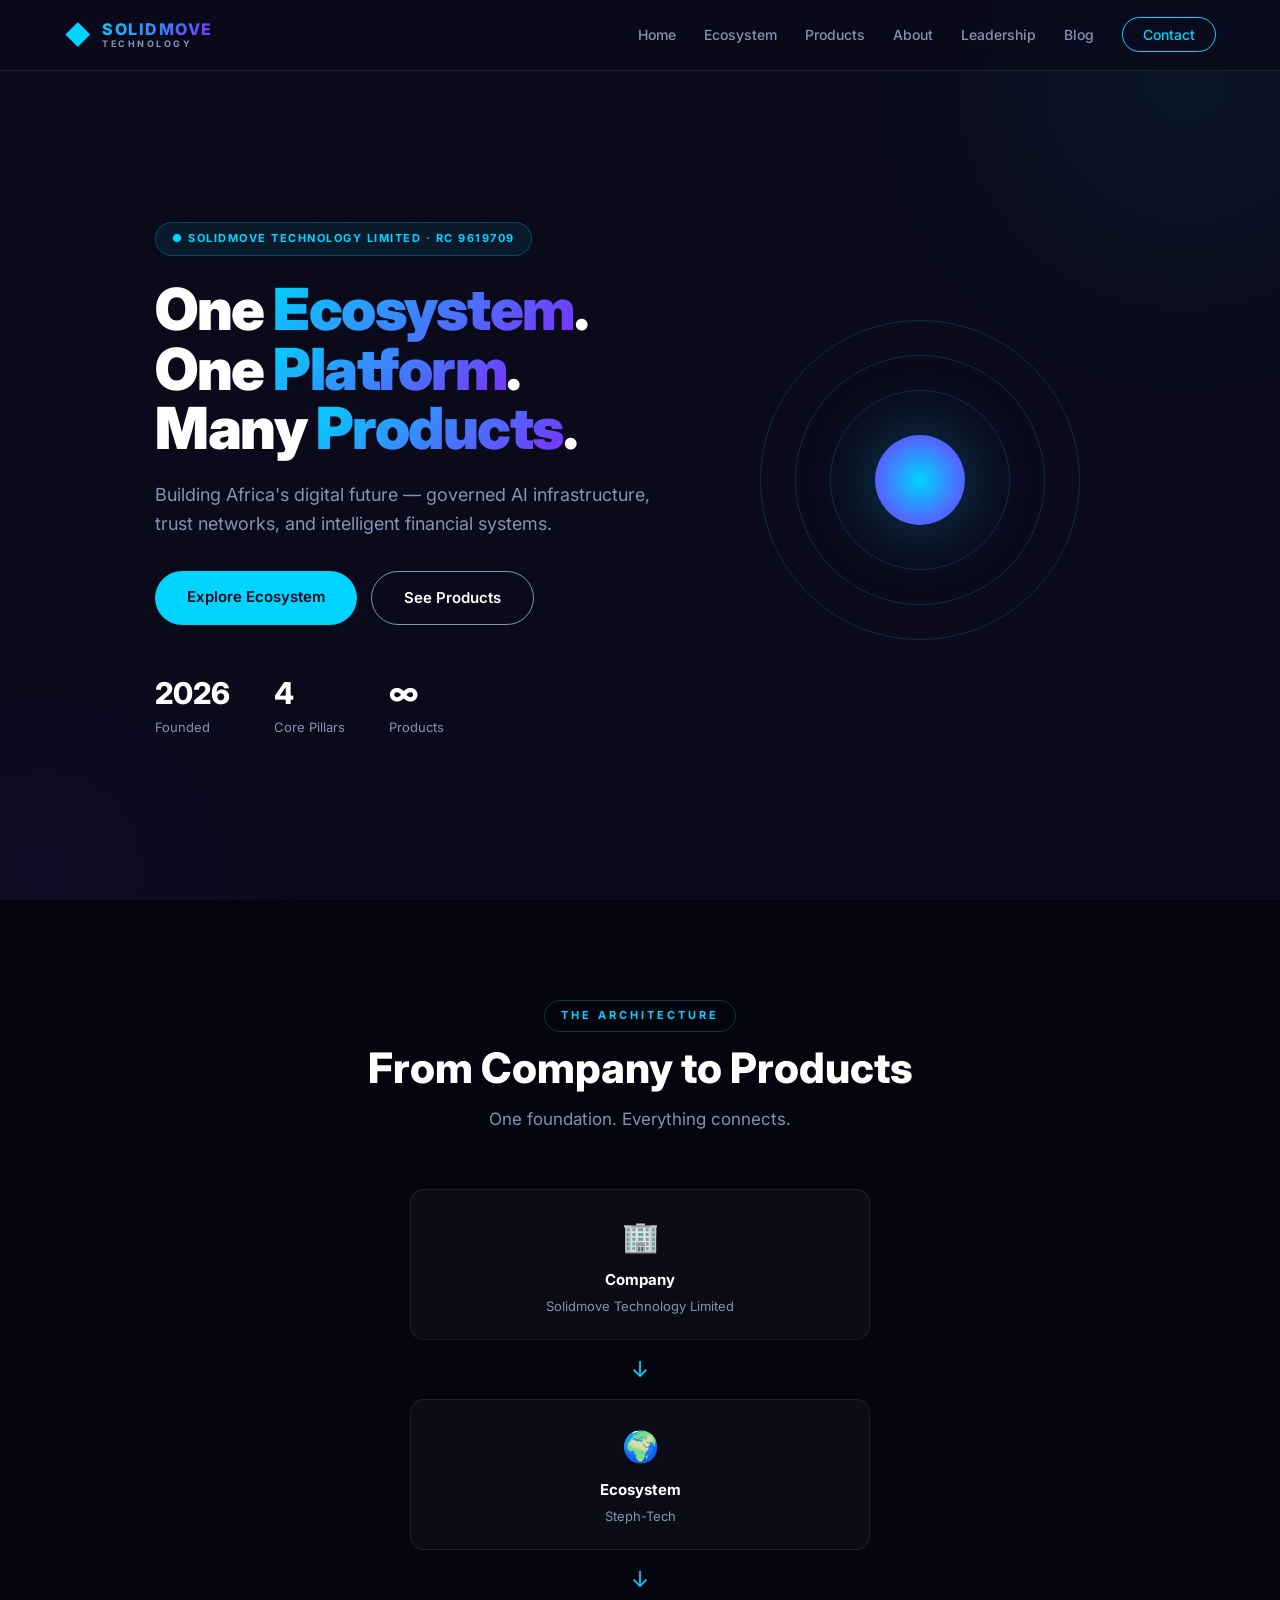
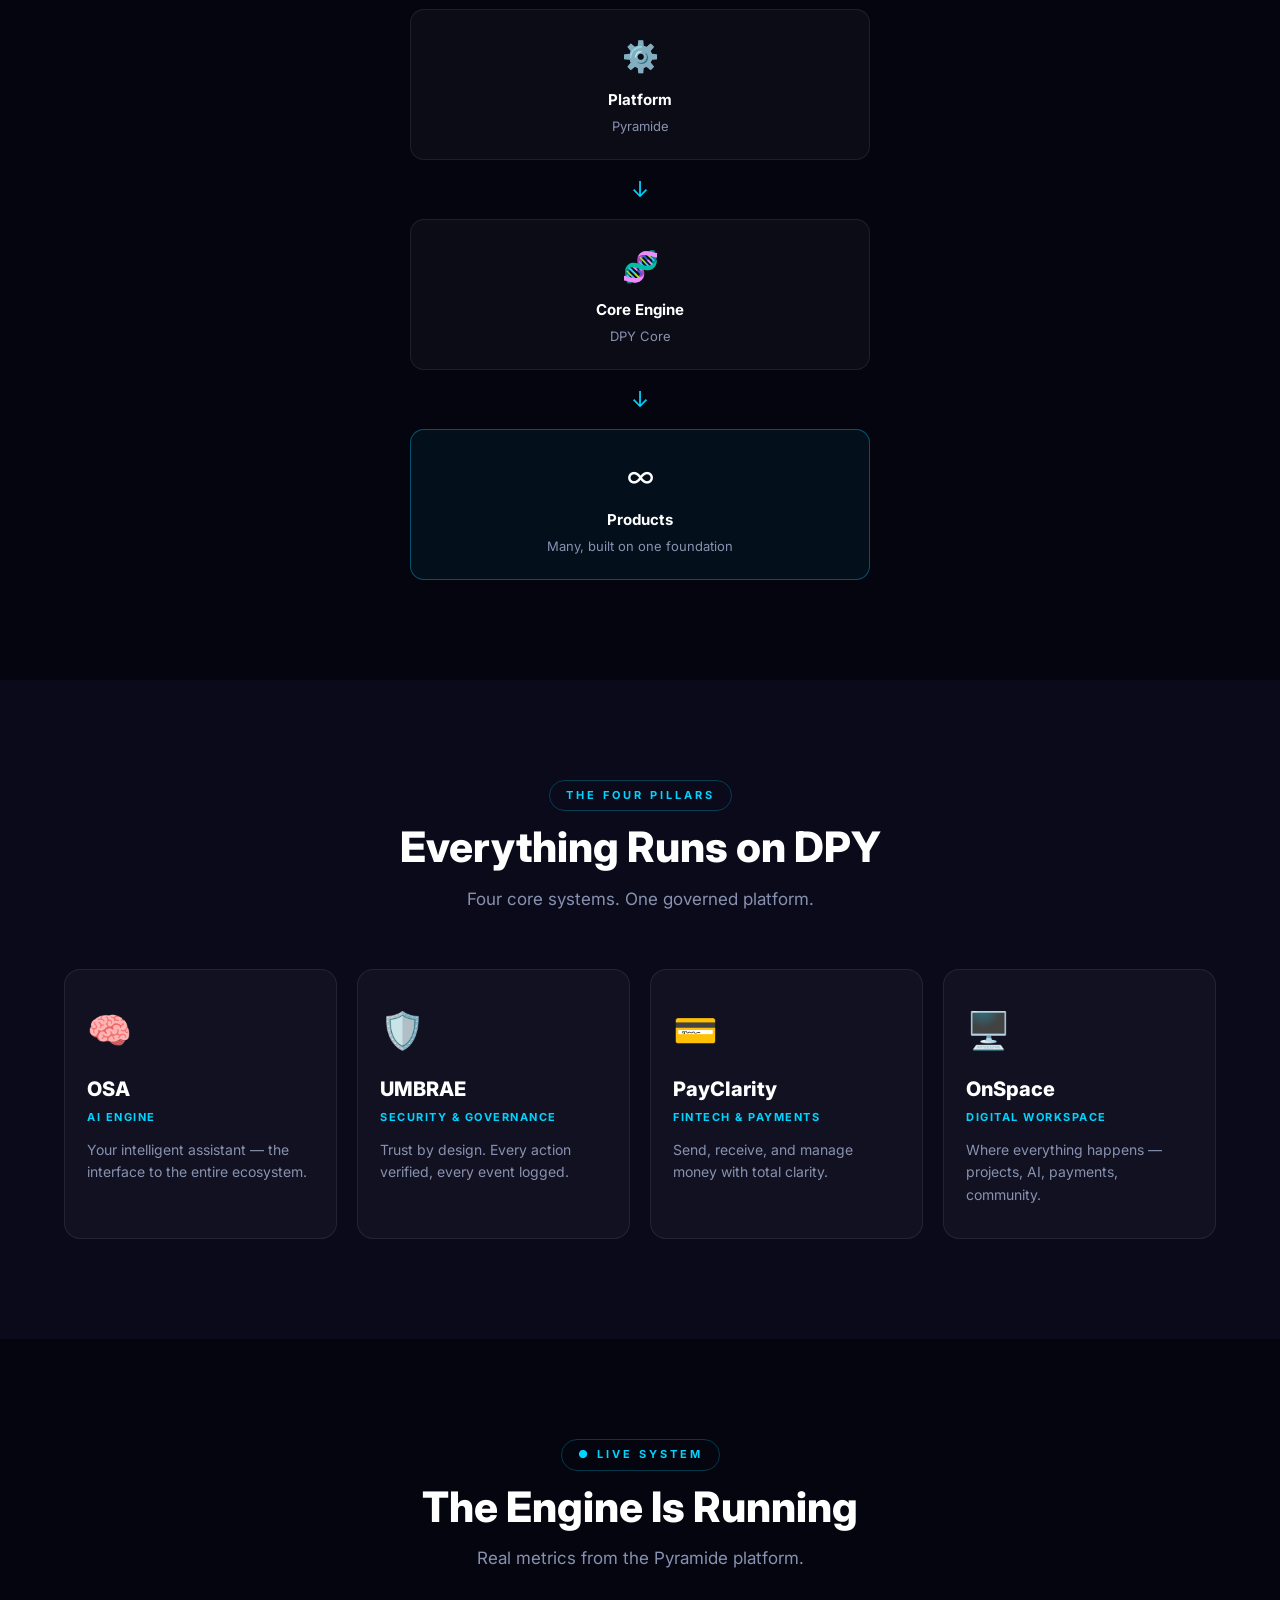
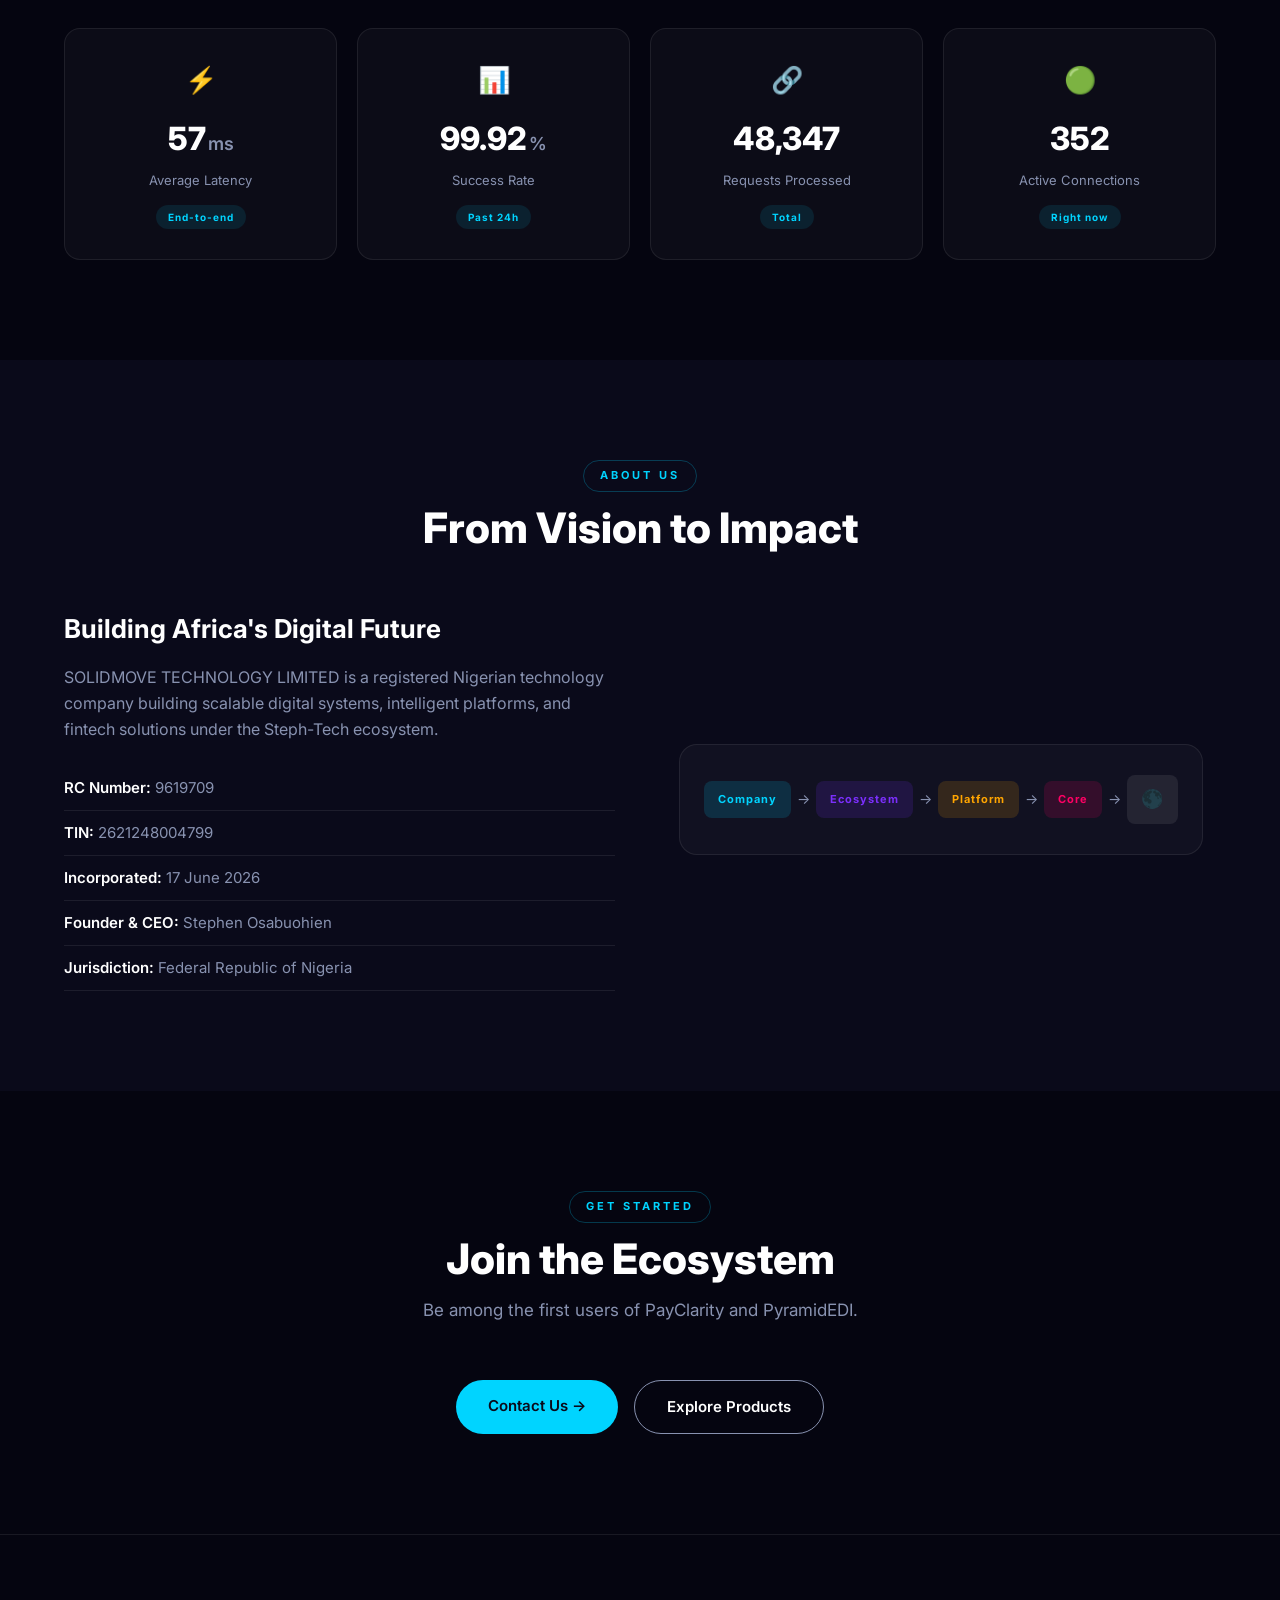
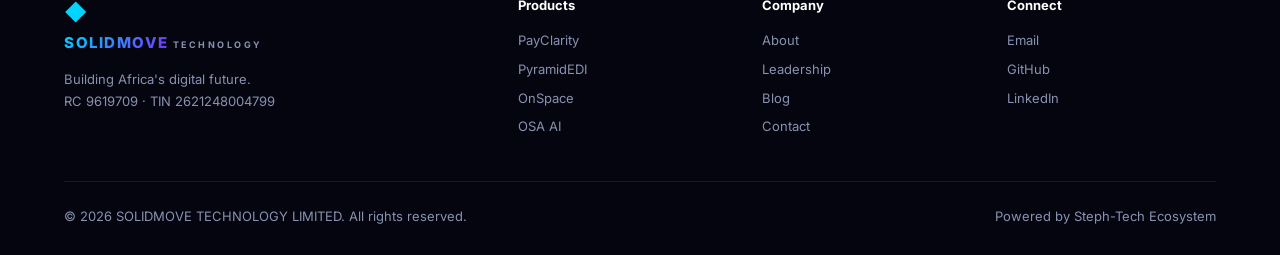
==== commit bf9e981e: "Link About, Leadership, Blog and Contact pages from nav and footer" ====
--- a/index.html
+++ b/index.html
@@ -24,8 +24,10 @@
       <li><a href="#home">Home</a></li>
       <li><a href="#ecosystem">Ecosystem</a></li>
       <li><a href="#pillars">Products</a></li>
-      <li><a href="#about">About</a></li>
-      <li><a href="#contact" class="nav-cta">Contact</a></li>
+      <li><a href="about.html">About</a></li>
+      <li><a href="leadership.html">Leadership</a></li>
+      <li><a href="blog.html">Blog</a></li>
+      <li><a href="contact.html" class="nav-cta">Contact</a></li>
     </ul>
     <div class="hamburger"><span></span><span></span><span></span></div>
   </div>
@@ -265,9 +267,10 @@
       </div>
       <div class="footer-links">
         <h4>Company</h4>
-        <a href="#about">About</a>
-        <a href="#ecosystem">Ecosystem</a>
-        <a href="#contact">Contact</a>
+        <a href="about.html">About</a>
+        <a href="leadership.html">Leadership</a>
+        <a href="blog.html">Blog</a>
+        <a href="contact.html">Contact</a>
       </div>
       <div class="footer-links">
         <h4>Connect</h4>
--- a/style.css
+++ b/style.css
@@ -1,30 +1,28 @@
-/* RESET & BASE */
-* {
-    margin: 0;
-    padding: 0;
-    box-sizing: border-box;
-}
+/* ===== RESET ===== */
+* { margin:0; padding:0; box-sizing:border-box; }
 
 :root {
-    --primary: #00d4ff;
-    --secondary: #7b2ffc;
-    --dark: #0a0a1a;
-    --darker: #050510;
-    --light: #ffffff;
-    --gray: #8892b0;
-    --card-bg: rgba(255, 255, 255, 0.03);
-    --border: rgba(255, 255, 255, 0.06);
-    --font: 'Inter', -apple-system, BlinkMacSystemFont, sans-serif;
+  --primary: #00d4ff;
+  --secondary: #7b2ffc;
+  --accent: #ff6b35;
+  --dark: #0a0a1a;
+  --darker: #050510;
+  --light: #ffffff;
+  --gray: #8892b0;
+  --card-bg: rgba(255,255,255,0.03);
+  --border: rgba(255,255,255,0.08);
+  --font: 'Inter', -apple-system, BlinkMacSystemFont, sans-serif;
 }
 
 html { scroll-behavior: smooth; }
 
 body {
-    font-family: var(--font);
-    background: var(--dark);
-    color: var(--light);
-    line-height: 1.6;
-    overflow-x: hidden;
+  font-family: var(--font);
+  background: var(--dark);
+  color: var(--light);
+  line-height: 1.6;
+  overflow-x: hidden;
+  -webkit-font-smoothing: antialiased;
 }
 
 .container { max-width: 1200px; margin: 0 auto; padding: 0 24px; }
@@ -34,268 +32,227 @@
 ::-webkit-scrollbar-track { background: var(--dark); }
 ::-webkit-scrollbar-thumb { background: var(--primary); border-radius: 4px; }
 
-/* NAVIGATION */
+/* ===== NAV ===== */
 .navbar {
-    position: fixed; top: 0; left: 0; right: 0; z-index: 1000;
-    padding: 16px 0;
-    background: rgba(10, 10, 26, 0.85);
-    backdrop-filter: blur(20px);
-    border-bottom: 1px solid var(--border);
-    transition: all 0.3s ease;
+  position: fixed; top:0; left:0; right:0; z-index:1000;
+  padding: 14px 0;
+  background: rgba(10,10,26,0.9);
+  backdrop-filter: blur(20px);
+  -webkit-backdrop-filter: blur(20px);
+  border-bottom: 1px solid var(--border);
 }
 .navbar .container { display: flex; justify-content: space-between; align-items: center; }
-.nav-brand { display: flex; align-items: center; gap: 8px; }
-.logo-icon { font-size: 28px; color: var(--primary); font-weight: 900; }
+.nav-brand { display: flex; align-items: center; gap: 10px; }
+.logo-icon { font-size: 26px; color: var(--primary); font-weight: 900; }
+.brand-text { display: flex; flex-direction: column; line-height: 1.1; }
 .logo-text {
-    font-size: 20px; font-weight: 800; letter-spacing: 1px;
-    background: linear-gradient(135deg, var(--primary), var(--secondary));
-    -webkit-background-clip: text; -webkit-text-fill-color: transparent;
-}
-.logo-sub { font-size: 12px; font-weight: 700; letter-spacing: 2px; color: var(--gray); margin-left: 4px; }
-.nav-links { display: flex; list-style: none; gap: 32px; align-items: center; }
+  font-size: 16px; font-weight: 800; letter-spacing: 1.5px;
+  background: linear-gradient(135deg, var(--primary), var(--secondary));
+  -webkit-background-clip: text; -webkit-text-fill-color: transparent;
+}
+.logo-sub { font-size: 9px; font-weight: 700; letter-spacing: 2.5px; color: var(--gray); }
+.nav-links { display: flex; list-style: none; gap: 28px; align-items: center; }
 .nav-links a { font-size: 14px; font-weight: 500; color: var(--gray); transition: color 0.3s; }
 .nav-links a:hover { color: var(--light); }
-.nav-cta { padding: 8px 20px; border: 1px solid var(--primary); border-radius: 50px; color: var(--primary) !important; transition: all 0.3s; }
+.nav-cta { padding: 8px 20px; border: 1px solid var(--primary); border-radius: 50px; color: var(--primary) !important; }
 .nav-cta:hover { background: var(--primary); color: var(--dark) !important; }
 .hamburger { display: none; flex-direction: column; gap: 5px; cursor: pointer; }
-.hamburger span { width: 25px; height: 2px; background: var(--light); transition: all 0.3s; }
-
-/* SECTION HEADER */
-.section-header { text-align: center; margin-bottom: 64px; }
+.hamburger span { width: 24px; height: 2px; background: var(--light); }
+
+/* ===== SECTION HEADER ===== */
+.section-header { text-align: center; margin-bottom: 56px; }
 .section-tag {
-    display: inline-block; font-size: 12px; font-weight: 700;
-    letter-spacing: 3px; text-transform: uppercase; color: var(--primary);
-    margin-bottom: 12px; padding: 4px 16px;
-    border: 1px solid rgba(0, 212, 255, 0.2); border-radius: 50px;
-}
-.section-header h2 { font-size: 48px; font-weight: 800; line-height: 1.1; margin-bottom: 16px; }
-.section-header p { font-size: 18px; color: var(--gray); max-width: 600px; margin: 0 auto; }
-
-/* BUTTONS */
+  display: inline-block; font-size: 11px; font-weight: 700; letter-spacing: 3px;
+  text-transform: uppercase; color: var(--primary); margin-bottom: 12px;
+  padding: 6px 16px; border: 1px solid rgba(0,212,255,0.25); border-radius: 50px;
+}
+.section-header h2 { font-size: 42px; font-weight: 800; line-height: 1.15; margin-bottom: 14px; }
+.section-header p { font-size: 17px; color: var(--gray); max-width: 560px; margin: 0 auto; }
+
+/* ===== BUTTONS ===== */
 .btn-primary {
-    display: inline-block; padding: 14px 36px; font-size: 16px;
-    font-weight: 600; color: var(--dark); background: var(--primary);
-    border: none; border-radius: 50px; cursor: pointer; transition: all 0.3s;
-}
-.btn-primary:hover { transform: translateY(-2px); box-shadow: 0 8px 30px rgba(0, 212, 255, 0.3); }
+  display: inline-block; padding: 14px 32px; font-size: 15px; font-weight: 600;
+  color: var(--dark); background: var(--primary); border: none; border-radius: 50px;
+  cursor: pointer; transition: all 0.3s;
+}
+.btn-primary:hover { transform: translateY(-2px); box-shadow: 0 10px 30px rgba(0,212,255,0.35); }
 .btn-secondary {
-    display: inline-block; padding: 14px 36px; font-size: 16px; font-weight: 600;
-    color: var(--light); background: transparent;
-    border: 1px solid var(--gray); border-radius: 50px;
-    cursor: pointer; transition: all 0.3s;
-}
-.btn-secondary:hover { border-color: var(--light); background: rgba(255, 255, 255, 0.05); }
-
-/* HERO */
+  display: inline-block; padding: 14px 32px; font-size: 15px; font-weight: 600;
+  color: var(--light); background: transparent; border: 1px solid var(--gray);
+  border-radius: 50px; cursor: pointer; transition: all 0.3s;
+}
+.btn-secondary:hover { border-color: var(--light); background: rgba(255,255,255,0.05); }
+
+/* ===== HERO ===== */
 .hero {
-    padding: 160px 0 80px; min-height: 100vh;
-    display: flex; align-items: center; position: relative; overflow: hidden;
+  padding: 140px 0 80px; min-height: 100vh; display: flex; align-items: center;
+  position: relative; overflow: hidden;
 }
 .hero::before {
-    content: ''; position: absolute; top: -50%; right: -30%;
-    width: 800px; height: 800px;
-    background: radial-gradient(circle, rgba(0, 212, 255, 0.05) 0%, transparent 70%);
-    border-radius: 50%; pointer-events: none;
-}
-.hero-grid { display: grid; grid-template-columns: 1fr 1fr; gap: 60px; align-items: center; }
-.hero-content { position: relative; z-index: 1; }
+  content: ''; position: absolute; top: -30%; right: -20%; width: 700px; height: 700px;
+  background: radial-gradient(circle, rgba(0,212,255,0.06) 0%, transparent 65%);
+  border-radius: 50%; pointer-events: none;
+}
+.hero::after {
+  content: ''; position: absolute; bottom: -30%; left: -20%; width: 600px; height: 600px;
+  background: radial-gradient(circle, rgba(123,47,252,0.05) 0%, transparent 65%);
+  border-radius: 50%; pointer-events: none;
+}
+.hero-grid { display: grid; grid-template-columns: 1.1fr 0.9fr; gap: 60px; align-items: center; position: relative; z-index: 1; }
 .badge {
-    display: inline-block; font-size: 12px; font-weight: 700; letter-spacing: 2px;
-    color: var(--primary); padding: 6px 16px;
-    border: 1px solid rgba(0, 212, 255, 0.2); border-radius: 50px; margin-bottom: 24px;
-}
-.hero-title { font-size: 56px; font-weight: 900; line-height: 1.05; margin-bottom: 24px; }
+  display: inline-block; font-size: 11px; font-weight: 700; letter-spacing: 1.5px;
+  color: var(--primary); padding: 7px 16px; background: rgba(0,212,255,0.08);
+  border: 1px solid rgba(0,212,255,0.25); border-radius: 50px; margin-bottom: 24px;
+}
+.hero-title { font-size: 58px; font-weight: 900; line-height: 1.03; margin-bottom: 22px; letter-spacing: -1.5px; }
 .hero-title .highlight {
-    background: linear-gradient(135deg, var(--primary), var(--secondary));
-    -webkit-background-clip: text; -webkit-text-fill-color: transparent;
-}
-.hero-subtitle { font-size: 20px; color: var(--gray); margin-bottom: 32px; }
-.hero-buttons { display: flex; gap: 16px; flex-wrap: wrap; margin-bottom: 48px; }
-.hero-stats { display: flex; gap: 48px; }
+  background: linear-gradient(135deg, var(--primary), var(--secondary));
+  -webkit-background-clip: text; -webkit-text-fill-color: transparent;
+}
+.hero-subtitle { font-size: 18px; color: var(--gray); margin-bottom: 32px; max-width: 500px; }
+.hero-buttons { display: flex; gap: 14px; flex-wrap: wrap; margin-bottom: 44px; }
+.hero-stats { display: flex; gap: 44px; }
 .stat { display: flex; flex-direction: column; }
-.stat-number { font-size: 32px; font-weight: 800; color: var(--light); }
-.stat-label { font-size: 14px; color: var(--gray); }
-
-/* HERO ORB */
+.stat-number { font-size: 30px; font-weight: 800; color: var(--light); }
+.stat-label { font-size: 13px; color: var(--gray); }
+
+/* ===== ORB ===== */
 .hero-visual { display: flex; justify-content: center; align-items: center; }
-.orb-animation { position: relative; width: 300px; height: 300px; }
+.orb-animation { position: relative; width: 320px; height: 320px; }
 .orb-core {
-    position: absolute; top: 50%; left: 50%; width: 80px; height: 80px;
-    background: radial-gradient(circle, var(--primary), var(--secondary));
-    border-radius: 50%; transform: translate(-50%, -50%);
-    box-shadow: 0 0 60px rgba(0, 212, 255, 0.3);
-    animation: pulse 3s ease-in-out infinite;
+  position: absolute; top: 50%; left: 50%; width: 90px; height: 90px;
+  background: radial-gradient(circle, var(--primary), var(--secondary));
+  border-radius: 50%; transform: translate(-50%,-50%);
+  box-shadow: 0 0 70px rgba(0,212,255,0.35); animation: pulse 3s ease-in-out infinite;
 }
 .orb-ring {
-    position: absolute; top: 50%; left: 50%;
-    border: 1px solid rgba(0, 212, 255, 0.15); border-radius: 50%;
-    transform: translate(-50%, -50%); animation: spin 20s linear infinite;
+  position: absolute; top: 50%; left: 50%;
+  border: 1px solid rgba(0,212,255,0.18); border-radius: 50%;
+  transform: translate(-50%,-50%); animation: spin 20s linear infinite;
 }
 .ring-1 { width: 180px; height: 180px; animation-duration: 15s; }
-.ring-2 { width: 240px; height: 240px; animation-duration: 25s; animation-direction: reverse; }
-.ring-3 { width: 300px; height: 300px; animation-duration: 35s; }
-@keyframes spin { to { transform: translate(-50%, -50%) rotate(360deg); } }
-@keyframes pulse {
-    0%, 100% { transform: translate(-50%, -50%) scale(1); opacity: 1; }
-    50% { transform: translate(-50%, -50%) scale(1.1); opacity: 0.8; }
-}
-
-/* VALUES */
-.values { padding: 80px 0; background: var(--darker); }
-.values-grid { display: grid; grid-template-columns: repeat(4, 1fr); gap: 24px; }
+.ring-2 { width: 250px; height: 250px; animation-duration: 25s; animation-direction: reverse; }
+.ring-3 { width: 320px; height: 320px; animation-duration: 35s; }
+@keyframes spin { to { transform: translate(-50%,-50%) rotate(360deg); } }
+@keyframes pulse { 0%,100% { transform:translate(-50%,-50%) scale(1); opacity:1; } 50% { transform:translate(-50%,-50%) scale(1.08); opacity:0.85; } }
+
+/* ===== ECOSYSTEM CHAIN ===== */
+.ecosystem { padding: 100px 0; background: var(--darker); }
+.chain { max-width: 460px; margin: 0 auto; }
+.chain-node {
+  padding: 22px 20px; background: var(--card-bg); border: 1px solid var(--border);
+  border-radius: 14px; text-align: center; transition: all 0.3s;
+}
+.chain-node:hover { border-color: rgba(0,212,255,0.3); transform: translateY(-2px); }
+.chain-icon { font-size: 30px; margin-bottom: 8px; }
+.chain-node h4 { font-size: 15px; font-weight: 700; margin-bottom: 4px; }
+.chain-node p { font-size: 13px; color: var(--gray); }
+.chain-arrow { text-align: center; font-size: 22px; color: var(--primary); padding: 12px 0; }
+.chain-final { border-color: rgba(0,212,255,0.35); background: rgba(0,212,255,0.05); }
+
+/* ===== 4 PILLARS ===== */
+.values { padding: 100px 0; }
+.values-grid { display: grid; grid-template-columns: repeat(4, 1fr); gap: 20px; }
 .value-card {
-    padding: 32px 24px; background: var(--card-bg);
-    border: 1px solid var(--border); border-radius: 16px;
-    text-align: center; transition: all 0.3s;
-}
-.value-card:hover {
-    transform: translateY(-4px); border-color: rgba(0, 212, 255, 0.3);
-    box-shadow: 0 8px 30px rgba(0, 0, 0, 0.3);
-}
-.value-icon { font-size: 40px; margin-bottom: 16px; }
-.value-card h3 { font-size: 16px; font-weight: 800; letter-spacing: 1px; margin-bottom: 8px; }
+  padding: 32px 22px; background: var(--card-bg); border: 1px solid var(--border);
+  border-radius: 16px; transition: all 0.3s;
+}
+.value-card:hover { transform: translateY(-6px); border-color: rgba(0,212,255,0.3); box-shadow: 0 15px 40px rgba(0,0,0,0.3); }
+.value-icon { font-size: 36px; margin-bottom: 14px; }
+.value-card h3 { font-size: 20px; font-weight: 800; margin-bottom: 4px; }
+.value-sub { display: block; font-size: 11px; font-weight: 700; letter-spacing: 1.5px; color: var(--primary); margin-bottom: 12px; text-transform: uppercase; }
 .value-card p { font-size: 14px; color: var(--gray); }
 
-/* ABOUT */
+/* ===== LIVE METRICS ===== */
+.technology { padding: 100px 0; background: var(--darker); }
+.tech-grid { display: grid; grid-template-columns: repeat(4, 1fr); gap: 20px; }
+.tech-card {
+  padding: 30px 22px; background: var(--card-bg); border: 1px solid var(--border);
+  border-radius: 16px; text-align: center; transition: all 0.3s;
+}
+.tech-card:hover { border-color: rgba(0,212,255,0.3); }
+.tech-icon { font-size: 26px; margin-bottom: 12px; }
+.tech-card h3 { font-size: 32px; font-weight: 800; margin-bottom: 6px; color: var(--light); }
+.tech-card h3 .unit { font-size: 18px; font-weight: 600; color: var(--gray); margin-left: 2px; }
+.tech-card p { font-size: 13px; color: var(--gray); margin-bottom: 12px; }
+.tech-badge {
+  display: inline-block; font-size: 10px; font-weight: 700; padding: 4px 12px;
+  background: rgba(0,212,255,0.1); color: var(--primary); border-radius: 50px; letter-spacing: 1px;
+}
+
+/* ===== ABOUT ===== */
 .about { padding: 100px 0; }
-.about-grid { display: grid; grid-template-columns: 1fr 1fr; gap: 60px; margin-top: 40px; }
-.about-text h3 { font-size: 28px; font-weight: 700; margin-bottom: 16px; }
-.about-text p { color: var(--gray); font-size: 16px; margin-bottom: 24px; }
-.about-list { list-style: none; margin-bottom: 32px; }
-.about-list li { padding: 8px 0; color: var(--gray); font-size: 15px; }
-.about-list li::before { content: '◆ '; color: var(--primary); }
-.about-meta { display: flex; gap: 24px; flex-wrap: wrap; padding-top: 16px; border-top: 1px solid var(--border); }
-.about-meta span { font-size: 14px; color: var(--gray); }
-.about-graphic { display: flex; justify-content: center; align-items: center; height: 100%; }
+.about-grid { display: grid; grid-template-columns: 1fr 1fr; gap: 50px; align-items: center; }
+.about-text h3 { font-size: 26px; font-weight: 700; margin-bottom: 16px; }
+.about-text > p { color: var(--gray); font-size: 16px; margin-bottom: 24px; }
+.about-list { list-style: none; padding: 0; }
+.about-list li { padding: 10px 0; color: var(--gray); font-size: 15px; border-bottom: 1px solid var(--border); }
+.about-list li strong { color: var(--light); font-weight: 600; }
+.about-graphic { display: flex; justify-content: center; align-items: center; }
 .gate-diagram {
-    display: flex; flex-wrap: wrap; align-items: center; justify-content: center;
-    gap: 8px; padding: 30px; background: var(--card-bg);
-    border: 1px solid var(--border); border-radius: 20px;
-}
-.gate {
-    padding: 12px 20px; font-size: 12px; font-weight: 700;
-    letter-spacing: 1px; border-radius: 8px; background: rgba(255, 255, 255, 0.05);
-}
-.gate.funnel { background: rgba(0, 212, 255, 0.15); color: var(--primary); }
-.gate.bridge { background: rgba(123, 47, 252, 0.15); color: var(--secondary); }
-.gate.spire { background: rgba(255, 165, 0, 0.15); color: #ffa500; }
-.gate.orb { background: rgba(255, 0, 100, 0.15); color: #ff0064; }
-.gate.vault { background: rgba(255, 255, 255, 0.05); color: var(--gray); font-size: 20px; }
-.gate-arrow { color: var(--gray); font-size: 18px; }
-
-/* SERVICES */
-.services { padding: 100px 0; background: var(--darker); }
-.services-grid { display: grid; grid-template-columns: repeat(3, 1fr); gap: 24px; }
-.service-card {
-    padding: 36px 28px; background: var(--card-bg);
-    border: 1px solid var(--border); border-radius: 16px; transition: all 0.3s;
-}
-.service-card:hover {
-    transform: translateY(-6px); border-color: rgba(0, 212, 255, 0.2);
-    box-shadow: 0 12px 40px rgba(0, 0, 0, 0.3);
-}
-.service-icon { font-size: 36px; margin-bottom: 16px; }
-.service-card h3 { font-size: 18px; font-weight: 700; margin-bottom: 8px; }
-.service-card p { font-size: 14px; color: var(--gray); }
-
-/* TECHNOLOGY */
-.technology { padding: 100px 0; }
-.tech-grid { display: grid; grid-template-columns: repeat(3, 1fr); gap: 24px; margin-top: 40px; }
-.tech-card {
-    padding: 32px 24px; background: var(--card-bg);
-    border: 1px solid var(--border); border-radius: 16px; transition: all 0.3s;
-}
-.tech-card:hover { border-color: rgba(0, 212, 255, 0.3); transform: translateY(-4px); }
-.tech-icon { font-size: 28px; margin-bottom: 12px; }
-.tech-card h3 { font-size: 16px; font-weight: 700; margin-bottom: 8px; }
-.tech-card p { font-size: 14px; color: var(--gray); margin-bottom: 12px; }
-.tech-badge {
-    display: inline-block; font-size: 11px; font-weight: 600;
-    padding: 4px 12px; background: rgba(0, 212, 255, 0.1);
-    color: var(--primary); border-radius: 50px;
-}
-.tech-flow {
-    margin-top: 48px; padding: 32px; background: var(--card-bg);
-    border: 1px solid var(--border); border-radius: 16px; text-align: center;
-}
-.flow-diagram {
-    display: flex; flex-wrap: wrap; align-items: center;
-    justify-content: center; gap: 12px; font-size: 14px; font-weight: 600;
-}
-.flow-diagram span { padding: 8px 16px; background: rgba(255, 255, 255, 0.05); border-radius: 8px; }
-.flow-arrow { color: var(--gray); font-size: 20px; background: transparent !important; }
-
-/* CONTACT */
-.contact { padding: 100px 0; background: var(--darker); }
-.contact-grid { display: grid; grid-template-columns: 1fr 2fr; gap: 60px; margin-top: 40px; }
-.contact-info { display: flex; flex-direction: column; gap: 24px; }
-.contact-item { display: flex; align-items: center; gap: 16px; }
-.contact-emoji {
-    font-size: 24px; width: 48px; height: 48px;
-    display: flex; align-items: center; justify-content: center;
-    background: var(--card-bg); border-radius: 12px;
-}
-.contact-item h4 { font-size: 14px; font-weight: 600; color: var(--gray); }
-.contact-item p { font-size: 16px; color: var(--light); }
-.contact-form { display: flex; flex-direction: column; gap: 16px; }
-.contact-form input,
-.contact-form textarea {
-    padding: 14px 20px; background: var(--card-bg);
-    border: 1px solid var(--border); border-radius: 12px;
-    color: var(--light); font-family: var(--font); font-size: 16px;
-    transition: border-color 0.3s;
-}
-.contact-form input:focus,
-.contact-form textarea:focus { outline: none; border-color: var(--primary); }
-.contact-form input::placeholder,
-.contact-form textarea::placeholder { color: var(--gray); }
-.contact-form button { align-self: flex-start; }
-
-/* FOOTER */
-.footer { padding: 60px 0 30px; background: var(--darker); border-top: 1px solid var(--border); }
-.footer-grid { display: grid; grid-template-columns: 2fr 1fr 1fr 1fr; gap: 40px; margin-bottom: 40px; }
-.footer-brand .logo-icon { font-size: 24px; }
-.footer-brand .logo-text { font-size: 18px; }
-.footer-brand .logo-sub { font-size: 11px; }
-.footer-brand p { font-size: 14px; color: var(--gray); margin-top: 12px; max-width: 300px; }
-.footer-links h4 { font-size: 14px; font-weight: 700; margin-bottom: 16px; color: var(--light); }
-.footer-links a { display: block; font-size: 14px; color: var(--gray); margin-bottom: 8px; transition: color 0.3s; }
-.footer-links a:hover { color: var(--light); }
+  display: flex; flex-wrap: wrap; align-items: center; justify-content: center;
+  gap: 6px; padding: 30px 24px; background: var(--card-bg);
+  border: 1px solid var(--border); border-radius: 18px;
+}
+.gate { padding: 10px 14px; font-size: 11px; font-weight: 700; letter-spacing: 1px; border-radius: 8px; background: rgba(255,255,255,0.05); }
+.gate.funnel { background: rgba(0,212,255,0.15); color: var(--primary); }
+.gate.bridge { background: rgba(123,47,252,0.15); color: var(--secondary); }
+.gate.spire { background: rgba(255,165,0,0.15); color: #ffa500; }
+.gate.orb { background: rgba(255,0,100,0.15); color: #ff0064; }
+.gate.vault { background: rgba(255,255,255,0.08); color: var(--gray); font-size: 18px; }
+.gate-arrow { color: var(--gray); font-size: 14px; }
+
+/* ===== CTA ===== */
+.contact { padding: 100px 0; background: var(--darker); text-align: center; }
+.cta-row { display: flex; gap: 16px; justify-content: center; flex-wrap: wrap; }
+
+/* ===== FOOTER ===== */
+.footer { padding: 60px 0 28px; background: var(--darker); border-top: 1px solid var(--border); }
+.footer-grid { display: grid; grid-template-columns: 2fr 1fr 1fr 1fr; gap: 36px; margin-bottom: 36px; }
+.footer-brand .logo-icon { font-size: 22px; }
+.footer-brand .logo-text { font-size: 15px; }
+.footer-brand .logo-sub { font-size: 9px; }
+.footer-brand p { font-size: 13px; color: var(--gray); margin-top: 12px; line-height: 1.7; }
+.footer-links h4 { font-size: 13px; font-weight: 700; margin-bottom: 14px; }
+.footer-links a { display: block; font-size: 13px; color: var(--gray); margin-bottom: 8px; transition: color 0.3s; }
+.footer-links a:hover { color: var(--primary); }
 .footer-bottom {
-    padding-top: 24px; border-top: 1px solid var(--border);
-    display: flex; justify-content: space-between; font-size: 14px; color: var(--gray);
-}
-
-/* RESPONSIVE */
+  padding-top: 24px; border-top: 1px solid var(--border);
+  display: flex; justify-content: space-between; font-size: 13px; color: var(--gray);
+}
+
+/* ===== RESPONSIVE ===== */
 @media (max-width: 1024px) {
-    .hero-grid { grid-template-columns: 1fr; text-align: center; }
-    .hero-stats { justify-content: center; }
-    .hero-buttons { justify-content: center; }
-    .about-grid { grid-template-columns: 1fr; }
-    .services-grid { grid-template-columns: repeat(2, 1fr); }
-    .tech-grid { grid-template-columns: repeat(2, 1fr); }
-    .contact-grid { grid-template-columns: 1fr; }
-    .footer-grid { grid-template-columns: repeat(2, 1fr); }
-    .values-grid { grid-template-columns: repeat(2, 1fr); }
+  .hero-grid { grid-template-columns: 1fr; text-align: center; }
+  .hero-buttons, .hero-stats { justify-content: center; }
+  .hero-subtitle { margin-left: auto; margin-right: auto; }
+  .hero-visual { margin-top: 40px; }
+  .about-grid { grid-template-columns: 1fr; }
+  .values-grid { grid-template-columns: repeat(2, 1fr); }
+  .tech-grid { grid-template-columns: repeat(2, 1fr); }
+  .footer-grid { grid-template-columns: repeat(2, 1fr); }
 }
 @media (max-width: 768px) {
-    .nav-links {
-        display: none; position: absolute; top: 100%; left: 0; right: 0;
-        background: var(--dark); flex-direction: column; padding: 24px;
-        gap: 16px; border-bottom: 1px solid var(--border);
-    }
-    .nav-links.active { display: flex; }
-    .hamburger { display: flex; }
-    .hero-title { font-size: 36px; }
-    .section-header h2 { font-size: 32px; }
-    .services-grid { grid-template-columns: 1fr; }
-    .tech-grid { grid-template-columns: 1fr; }
-    .values-grid { grid-template-columns: 1fr; }
-    .footer-grid { grid-template-columns: 1fr; }
-    .footer-bottom { flex-direction: column; gap: 8px; text-align: center; }
-    .orb-animation { width: 200px; height: 200px; }
-    .ring-1 { width: 120px; height: 120px; }
-    .ring-2 { width: 160px; height: 160px; }
-    .ring-3 { width: 200px; height: 200px; }
-    .orb-core { width: 60px; height: 60px; }
-}
+  .nav-links {
+    display: none; position: absolute; top: 100%; left: 0; right: 0;
+    background: var(--dark); flex-direction: column; padding: 22px; gap: 16px;
+    border-bottom: 1px solid var(--border);
+  }
+  .nav-links.active { display: flex; }
+  .hamburger { display: flex; }
+  .hero { padding: 120px 0 60px; min-height: auto; }
+  .hero-title { font-size: 36px; letter-spacing: -0.5px; }
+  .section-header h2 { font-size: 28px; }
+  .section-header p { font-size: 15px; }
+  .hero-stats { gap: 24px; }
+  .stat-number { font-size: 24px; }
+  .values-grid, .tech-grid { grid-template-columns: 1fr; }
+  .footer-grid { grid-template-columns: 1fr; text-align: center; }
+  .footer-bottom { flex-direction: column; gap: 8px; text-align: center; }
+  .orb-animation { width: 220px; height: 220px; }
+  .ring-1 { width: 130px; height: 130px; }
+  .ring-2 { width: 175px; height: 175px; }
+  .ring-3 { width: 220px; height: 220px; }
+  .orb-core { width: 65px; height: 65px; }
+  .tech-card h3 { font-size: 26px; }
+}
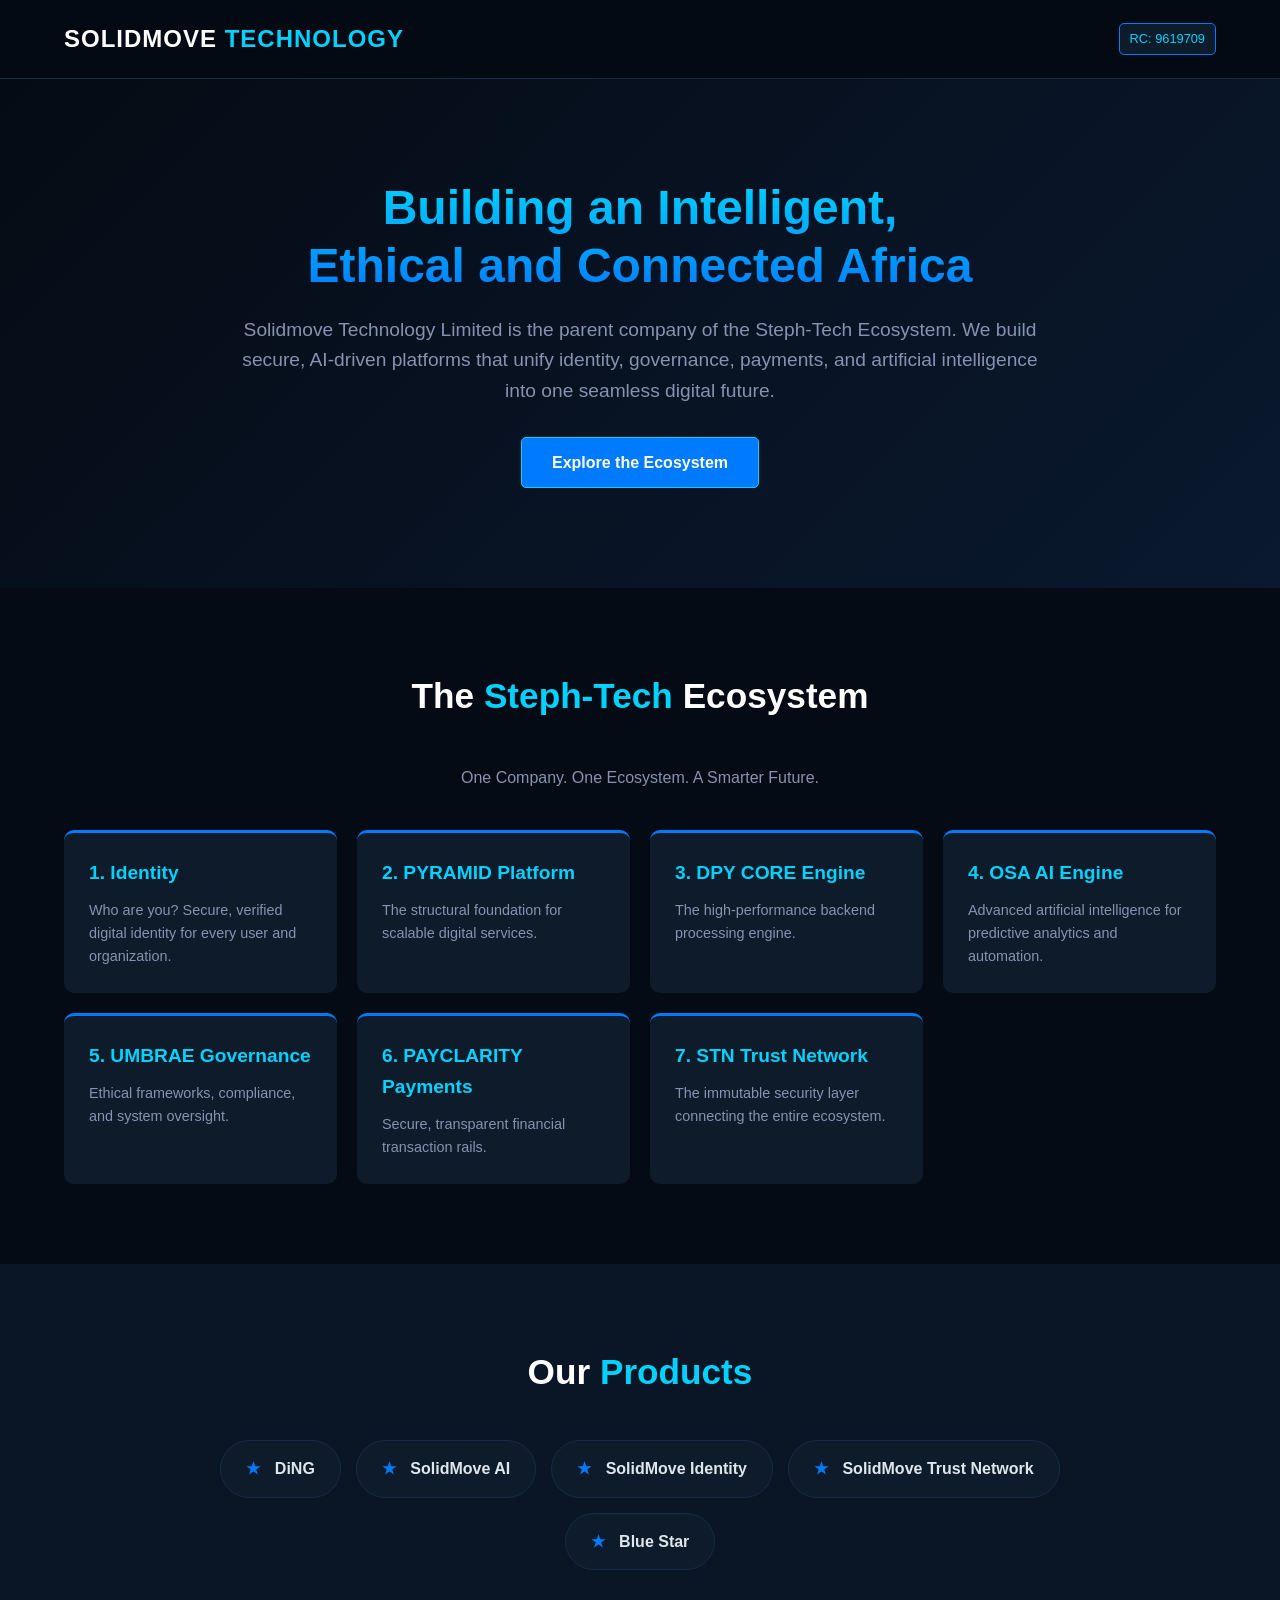
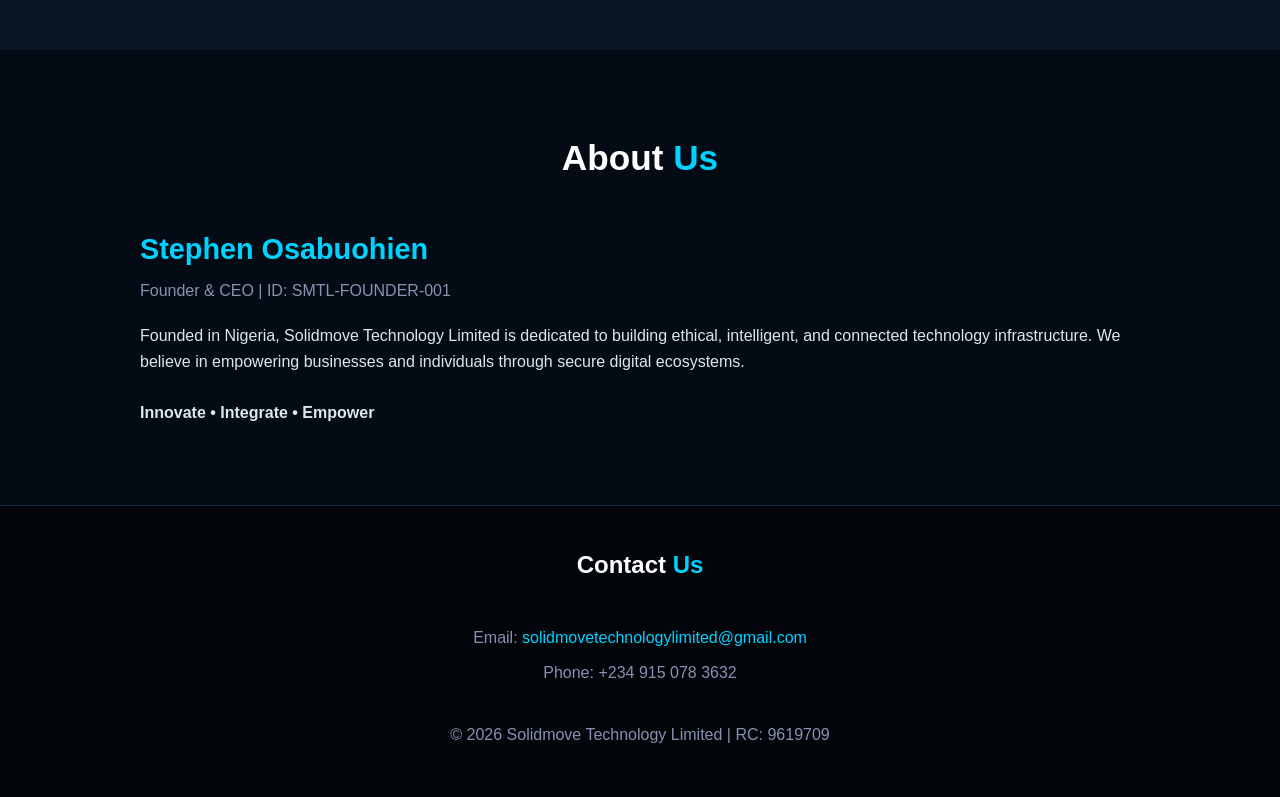
==== commit 92b08f38: "Refactor index.html for improved structure and styles Updated the HTML structure, added styles, and " ====
--- a/index.html
+++ b/index.html
@@ -1,291 +1,318 @@
 <!DOCTYPE html>
 <html lang="en">
 <head>
-<meta charset="UTF-8">
-<meta name="viewport" content="width=device-width, initial-scale=1.0">
-<meta name="description" content="SOLIDMOVE TECHNOLOGY LIMITED — Building Africa's digital future. Governed AI infrastructure, trust networks, and intelligent financial systems.">
-<title>SOLIDMOVE TECHNOLOGY LIMITED — Steph-Tech Ecosystem</title>
-<link rel="stylesheet" href="style.css">
-<link href="https://fonts.googleapis.com/css2?family=Inter:wght@300;400;500;600;700;800;900&display=swap" rel="stylesheet">
+    <meta charset="UTF-8">
+    <meta name="viewport" content="width=device-width, initial-scale=1.0">
+    <title>Solidmove Technology Limited | Steph-Tech Ecosystem</title>
+    <style>
+        /* Base Styles */
+        :root {
+            --bg-dark: #050b14;
+            --bg-card: #0d1b2a;
+            --primary-blue: #007bff;
+            --accent-cyan: #00d2ff;
+            --text-main: #e0e6ed;
+            --text-muted: #8892b0;
+        }
+
+        * {
+            margin: 0;
+            padding: 0;
+            box-sizing: border-box;
+            font-family: 'Segoe UI', Tahoma, Geneva, Verdana, sans-serif;
+        }
+
+        body {
+            background-color: var(--bg-dark);
+            color: var(--text-main);
+            line-height: 1.6;
+        }
+
+        /* Navigation */
+        nav {
+            display: flex;
+            justify-content: space-between;
+            align-items: center;
+            padding: 20px 5%;
+            background-color: rgba(5, 11, 20, 0.9);
+            border-bottom: 1px solid #1a2a40;
+            position: sticky;
+            top: 0;
+            z-index: 100;
+        }
+
+        .logo {
+            font-size: 1.5rem;
+            font-weight: bold;
+            color: #fff;
+            letter-spacing: 1px;
+        }
+
+        .logo span {
+            color: var(--accent-cyan);
+        }
+
+        .rc-badge {
+            font-size: 0.8rem;
+            background-color: var(--bg-card);
+            padding: 5px 10px;
+            border-radius: 5px;
+            border: 1px solid var(--primary-blue);
+            color: var(--accent-cyan);
+        }
+
+        /* Hero Section */
+        .hero {
+            text-align: center;
+            padding: 100px 20px;
+            background: linear-gradient(135deg, #050b14 0%, #0a192f 100%);
+        }
+
+        .hero h1 {
+            font-size: 3rem;
+            margin-bottom: 20px;
+            background: -webkit-linear-gradient(var(--accent-cyan), var(--primary-blue));
+            -webkit-background-clip: text;
+            -webkit-text-fill-color: transparent;
+            line-height: 1.2;
+        }
+
+        .hero p {
+            font-size: 1.2rem;
+            color: var(--text-muted);
+            max-width: 800px;
+            margin: 0 auto 30px auto;
+        }
+
+        .btn {
+            display: inline-block;
+            padding: 12px 30px;
+            background-color: var(--primary-blue);
+            color: #fff;
+            text-decoration: none;
+            border-radius: 5px;
+            font-weight: bold;
+            transition: 0.3s;
+            border: 1px solid var(--accent-cyan);
+        }
+
+        .btn:hover {
+            background-color: var(--accent-cyan);
+            color: var(--bg-dark);
+            box-shadow: 0 0 15px var(--accent-cyan);
+        }
+
+        /* Section Containers */
+        section {
+            padding: 80px 5%;
+        }
+
+        .section-title {
+            text-align: center;
+            font-size: 2.2rem;
+            margin-bottom: 40px;
+            color: #fff;
+        }
+
+        .section-title span {
+            color: var(--accent-cyan);
+        }
+
+        /* Ecosystem Grid */
+        .ecosystem-grid {
+            display: grid;
+            grid-template-columns: repeat(auto-fit, minmax(250px, 1fr));
+            gap: 20px;
+            max-width: 1200px;
+            margin: 0 auto;
+        }
+
+        .eco-card {
+            background-color: var(--bg-card);
+            padding: 25px;
+            border-radius: 10px;
+            border-top: 3px solid var(--primary-blue);
+            transition: transform 0.3s;
+        }
+
+        .eco-card:hover {
+            transform: translateY(-5px);
+            border-top: 3px solid var(--accent-cyan);
+        }
+
+        .eco-card h3 {
+            color: var(--accent-cyan);
+            margin-bottom: 10px;
+            font-size: 1.2rem;
+        }
+
+        .eco-card p {
+            font-size: 0.9rem;
+            color: var(--text-muted);
+        }
+
+        /* Products */
+        .products {
+            background-color: #0a1525;
+            text-align: center;
+        }
+        
+        .product-list {
+            display: flex;
+            flex-wrap: wrap;
+            justify-content: center;
+            gap: 15px;
+            max-width: 900px;
+            margin: 0 auto;
+        }
+
+        .product-item {
+            background-color: var(--bg-card);
+            padding: 15px 25px;
+            border-radius: 50px;
+            border: 1px solid #1a2a40;
+            font-weight: bold;
+            color: var(--text-main);
+        }
+
+        .product-item span {
+            color: var(--primary-blue);
+            margin-right: 10px;
+        }
+
+        /* About / CEO */
+        .about {
+            display: flex;
+            flex-wrap: wrap;
+            justify-content: center;
+            align-items: center;
+            gap: 40px;
+            max-width: 1000px;
+            margin: 0 auto;
+        }
+
+        .ceo-text {
+            flex: 1;
+            min-width: 300px;
+        }
+        
+        .ceo-text h3 {
+            font-size: 1.8rem;
+            color: var(--accent-cyan);
+            margin-bottom: 5px;
+        }
+
+        .ceo-text h4 {
+            color: var(--text-muted);
+            margin-bottom: 20px;
+            font-weight: normal;
+        }
+
+        /* Footer */
+        footer {
+            background-color: #02050a;
+            padding: 40px 5%;
+            text-align: center;
+            border-top: 1px solid #1a2a40;
+        }
+
+        footer p {
+            color: var(--text-muted);
+            margin-bottom: 10px;
+        }
+
+        footer a {
+            color: var(--accent-cyan);
+            text-decoration: none;
+        }
+    </style>
 </head>
 <body>
 
-<!-- ===== NAV ===== -->
-<nav class="navbar">
-  <div class="container">
-    <a href="index.html" class="nav-brand">
-      <div class="logo-icon">◆</div>
-      <div class="brand-text">
-        <span class="logo-text">SOLIDMOVE</span>
-        <span class="logo-sub">TECHNOLOGY</span>
-      </div>
-    </a>
-    <ul class="nav-links">
-      <li><a href="#home">Home</a></li>
-      <li><a href="#ecosystem">Ecosystem</a></li>
-      <li><a href="#pillars">Products</a></li>
-      <li><a href="about.html">About</a></li>
-      <li><a href="leadership.html">Leadership</a></li>
-      <li><a href="blog.html">Blog</a></li>
-      <li><a href="contact.html" class="nav-cta">Contact</a></li>
-    </ul>
-    <div class="hamburger"><span></span><span></span><span></span></div>
-  </div>
-</nav>
-
-<!-- ===== HERO ===== -->
-<section id="home" class="hero">
-  <div class="container">
-    <div class="hero-grid">
-      <div class="hero-content">
-        <div class="badge">● SOLIDMOVE TECHNOLOGY LIMITED · RC 9619709</div>
-        <h1 class="hero-title">
-          One <span class="highlight">Ecosystem</span>.<br>
-          One <span class="highlight">Platform</span>.<br>
-          Many <span class="highlight">Products</span>.
-        </h1>
-        <p class="hero-subtitle">
-          Building Africa's digital future — governed AI infrastructure, trust networks, and intelligent financial systems.
-        </p>
-        <div class="hero-buttons">
-          <a href="#ecosystem" class="btn-primary">Explore Ecosystem</a>
-          <a href="#pillars" class="btn-secondary">See Products</a>
+    <!-- Navigation -->
+    <nav>
+        <div class="logo">SOLIDMOVE <span>TECHNOLOGY</span></div>
+        <div class="rc-badge">RC: 9619709</div>
+    </nav>
+
+    <!-- Hero Section -->
+    <header class="hero">
+        <h1>Building an Intelligent,<br>Ethical and Connected Africa</h1>
+        <p>Solidmove Technology Limited is the parent company of the Steph-Tech Ecosystem. We build secure, AI-driven platforms that unify identity, governance, payments, and artificial intelligence into one seamless digital future.</p>
+        <a href="#ecosystem" class="btn">Explore the Ecosystem</a>
+    </header>
+
+    <!-- Ecosystem Section -->
+    <section id="ecosystem">
+        <h2 class="section-title">The <span>Steph-Tech</span> Ecosystem</h2>
+        <p style="text-align: center; color: var(--text-muted); margin-bottom: 40px;">One Company. One Ecosystem. A Smarter Future.</p>
+        
+        <div class="ecosystem-grid">
+            <div class="eco-card">
+                <h3>1. Identity</h3>
+                <p>Who are you? Secure, verified digital identity for every user and organization.</p>
+            </div>
+            <div class="eco-card">
+                <h3>2. PYRAMID Platform</h3>
+                <p>The structural foundation for scalable digital services.</p>
+            </div>
+            <div class="eco-card">
+                <h3>3. DPY CORE Engine</h3>
+                <p>The high-performance backend processing engine.</p>
+            </div>
+            <div class="eco-card">
+                <h3>4. OSA AI Engine</h3>
+                <p>Advanced artificial intelligence for predictive analytics and automation.</p>
+            </div>
+            <div class="eco-card">
+                <h3>5. UMBRAE Governance</h3>
+                <p>Ethical frameworks, compliance, and system oversight.</p>
+            </div>
+            <div class="eco-card">
+                <h3>6. PAYCLARITY Payments</h3>
+                <p>Secure, transparent financial transaction rails.</p>
+            </div>
+            <div class="eco-card">
+                <h3>7. STN Trust Network</h3>
+                <p>The immutable security layer connecting the entire ecosystem.</p>
+            </div>
         </div>
-        <div class="hero-stats">
-          <div class="stat"><span class="stat-number">2026</span><span class="stat-label">Founded</span></div>
-          <div class="stat"><span class="stat-number">4</span><span class="stat-label">Core Pillars</span></div>
-          <div class="stat"><span class="stat-number">∞</span><span class="stat-label">Products</span></div>
+    </section>
+
+    <!-- Products Section -->
+    <section class="products">
+        <h2 class="section-title">Our <span>Products</span></h2>
+        <div class="product-list">
+            <div class="product-item"><span>★</span> DiNG</div>
+            <div class="product-item"><span>★</span> SolidMove AI</div>
+            <div class="product-item"><span>★</span> SolidMove Identity</div>
+            <div class="product-item"><span>★</span> SolidMove Trust Network</div>
+            <div class="product-item"><span>★</span> Blue Star</div>
         </div>
-      </div>
-      <div class="hero-visual">
-        <div class="orb-animation">
-          <div class="orb-core"></div>
-          <div class="orb-ring ring-1"></div>
-          <div class="orb-ring ring-2"></div>
-          <div class="orb-ring ring-3"></div>
+    </section>
+
+    <!-- About Section -->
+    <section>
+        <h2 class="section-title">About <span>Us</span></h2>
+        <div class="about">
+            <div class="ceo-text">
+                <h3>Stephen Osabuohien</h3>
+                <h4>Founder & CEO | ID: SMTL-FOUNDER-001</h4>
+                <p>Founded in Nigeria, Solidmove Technology Limited is dedicated to building ethical, intelligent, and connected technology infrastructure. We believe in empowering businesses and individuals through secure digital ecosystems.</p>
+                <br>
+                <p><strong>Innovate • Integrate • Empower</strong></p>
+            </div>
         </div>
-      </div>
-    </div>
-  </div>
-</section>
-
-<!-- ===== ECOSYSTEM HIERARCHY ===== -->
-<section id="ecosystem" class="ecosystem">
-  <div class="container">
-    <div class="section-header">
-      <span class="section-tag">The Architecture</span>
-      <h2>From Company to Products</h2>
-      <p>One foundation. Everything connects.</p>
-    </div>
-
-    <div class="chain">
-      <div class="chain-node">
-        <div class="chain-icon">🏢</div>
-        <h4>Company</h4>
-        <p>Solidmove Technology Limited</p>
-      </div>
-      <div class="chain-arrow">↓</div>
-
-      <div class="chain-node">
-        <div class="chain-icon">🌍</div>
-        <h4>Ecosystem</h4>
-        <p>Steph-Tech</p>
-      </div>
-      <div class="chain-arrow">↓</div>
-
-      <div class="chain-node">
-        <div class="chain-icon">⚙️</div>
-        <h4>Platform</h4>
-        <p>Pyramide</p>
-      </div>
-      <div class="chain-arrow">↓</div>
-
-      <div class="chain-node">
-        <div class="chain-icon">🧬</div>
-        <h4>Core Engine</h4>
-        <p>DPY Core</p>
-      </div>
-      <div class="chain-arrow">↓</div>
-
-      <div class="chain-node chain-final">
-        <div class="chain-icon">∞</div>
-        <h4>Products</h4>
-        <p>Many, built on one foundation</p>
-      </div>
-    </div>
-  </div>
-</section>
-
-<!-- ===== 4 PILLARS ===== -->
-<section id="pillars" class="values">
-  <div class="container">
-    <div class="section-header">
-      <span class="section-tag">The Four Pillars</span>
-      <h2>Everything Runs on DPY</h2>
-      <p>Four core systems. One governed platform.</p>
-    </div>
-    <div class="values-grid">
-
-      <div class="value-card">
-        <div class="value-icon">🧠</div>
-        <h3>OSA</h3>
-        <span class="value-sub">AI Engine</span>
-        <p>Your intelligent assistant — the interface to the entire ecosystem.</p>
-      </div>
-
-      <div class="value-card">
-        <div class="value-icon">🛡️</div>
-        <h3>UMBRAE</h3>
-        <span class="value-sub">Security & Governance</span>
-        <p>Trust by design. Every action verified, every event logged.</p>
-      </div>
-
-      <div class="value-card">
-        <div class="value-icon">💳</div>
-        <h3>PayClarity</h3>
-        <span class="value-sub">Fintech & Payments</span>
-        <p>Send, receive, and manage money with total clarity.</p>
-      </div>
-
-      <div class="value-card">
-        <div class="value-icon">🖥️</div>
-        <h3>OnSpace</h3>
-        <span class="value-sub">Digital Workspace</span>
-        <p>Where everything happens — projects, AI, payments, community.</p>
-      </div>
-
-    </div>
-  </div>
-</section>
-
-<!-- ===== LIVE METRICS ===== -->
-<section class="technology">
-  <div class="container">
-    <div class="section-header">
-      <span class="section-tag">● Live System</span>
-      <h2>The Engine Is Running</h2>
-      <p>Real metrics from the Pyramide platform.</p>
-    </div>
-    <div class="tech-grid">
-      <div class="tech-card">
-        <div class="tech-icon">⚡</div>
-        <h3>57<span class="unit">ms</span></h3>
-        <p>Average Latency</p>
-        <span class="tech-badge">End-to-end</span>
-      </div>
-      <div class="tech-card">
-        <div class="tech-icon">📊</div>
-        <h3>99.92<span class="unit">%</span></h3>
-        <p>Success Rate</p>
-        <span class="tech-badge">Past 24h</span>
-      </div>
-      <div class="tech-card">
-        <div class="tech-icon">🔗</div>
-        <h3>48,347</h3>
-        <p>Requests Processed</p>
-        <span class="tech-badge">Total</span>
-      </div>
-      <div class="tech-card">
-        <div class="tech-icon">🟢</div>
-        <h3>352</h3>
-        <p>Active Connections</p>
-        <span class="tech-badge">Right now</span>
-      </div>
-    </div>
-  </div>
-</section>
-
-<!-- ===== ABOUT ===== -->
-<section id="about" class="about">
-  <div class="container">
-    <div class="section-header">
-      <span class="section-tag">About Us</span>
-      <h2>From Vision to Impact</h2>
-    </div>
-    <div class="about-grid">
-      <div class="about-text">
-        <h3>Building Africa's Digital Future</h3>
-        <p>SOLIDMOVE TECHNOLOGY LIMITED is a registered Nigerian technology company building scalable digital systems, intelligent platforms, and fintech solutions under the Steph-Tech ecosystem.</p>
-        <ul class="about-list">
-          <li><strong>RC Number:</strong> 9619709</li>
-          <li><strong>TIN:</strong> 2621248004799</li>
-          <li><strong>Incorporated:</strong> 17 June 2026</li>
-          <li><strong>Founder & CEO:</strong> Stephen Osabuohien</li>
-          <li><strong>Jurisdiction:</strong> Federal Republic of Nigeria</li>
-        </ul>
-      </div>
-      <div class="about-image">
-        <div class="about-graphic">
-          <div class="gate-diagram">
-            <span class="gate funnel">Company</span>
-            <span class="gate-arrow">→</span>
-            <span class="gate bridge">Ecosystem</span>
-            <span class="gate-arrow">→</span>
-            <span class="gate spire">Platform</span>
-            <span class="gate-arrow">→</span>
-            <span class="gate orb">Core</span>
-            <span class="gate-arrow">→</span>
-            <span class="gate vault">🌑</span>
-          </div>
-        </div>
-      </div>
-    </div>
-  </div>
-</section>
-
-<!-- ===== CTA ===== -->
-<section id="contact" class="contact">
-  <div class="container">
-    <div class="section-header">
-      <span class="section-tag">Get Started</span>
-      <h2>Join the Ecosystem</h2>
-      <p>Be among the first users of PayClarity and PyramidEDI.</p>
-    </div>
-    <div class="cta-row">
-      <a href="mailto:solidmovetechnologylimited@gmail.com" class="btn-primary">Contact Us →</a>
-      <a href="#pillars" class="btn-secondary">Explore Products</a>
-    </div>
-  </div>
-</section>
-
-<!-- ===== FOOTER ===== -->
-<footer class="footer">
-  <div class="container">
-    <div class="footer-grid">
-      <div class="footer-brand">
-        <div class="logo-icon">◆</div>
-        <span class="logo-text">SOLIDMOVE</span>
-        <span class="logo-sub">TECHNOLOGY</span>
-        <p>Building Africa's digital future.<br>RC 9619709 · TIN 2621248004799</p>
-      </div>
-      <div class="footer-links">
-        <h4>Products</h4>
-        <a href="#pillars">PayClarity</a>
-        <a href="#pillars">PyramidEDI</a>
-        <a href="#pillars">OnSpace</a>
-        <a href="#pillars">OSA AI</a>
-      </div>
-      <div class="footer-links">
-        <h4>Company</h4>
-        <a href="about.html">About</a>
-        <a href="leadership.html">Leadership</a>
-        <a href="blog.html">Blog</a>
-        <a href="contact.html">Contact</a>
-      </div>
-      <div class="footer-links">
-        <h4>Connect</h4>
-        <a href="mailto:solidmovetechnologylimited@gmail.com">Email</a>
-        <a href="https://github.com/Solidmove-Technology-Limited" target="_blank">GitHub</a>
-        <a href="https://www.linkedin.com/in/stephen-osabuohein-3a897a393" target="_blank">LinkedIn</a>
-      </div>
-    </div>
-    <div class="footer-bottom">
-      <p>© 2026 SOLIDMOVE TECHNOLOGY LIMITED. All rights reserved.</p>
-      <p>Powered by Steph-Tech Ecosystem</p>
-    </div>
-  </div>
-</footer>
-
-<script src="script.js"></script>
+    </section>
+
+    <!-- Footer / Contact -->
+    <footer>
+        <h2 class="section-title" style="font-size: 1.5rem;">Contact <span>Us</span></h2>
+        <p>Email: <a href="mailto:solidmovetechnologylimited@gmail.com">solidmovetechnologylimited@gmail.com</a></p>
+        <p>Phone: +234 915 078 3632</p>
+        <br>
+        <p>&copy; 2026 Solidmove Technology Limited | RC: 9619709</p>
+    </footer>
+
 </body>
-</html>+</html>
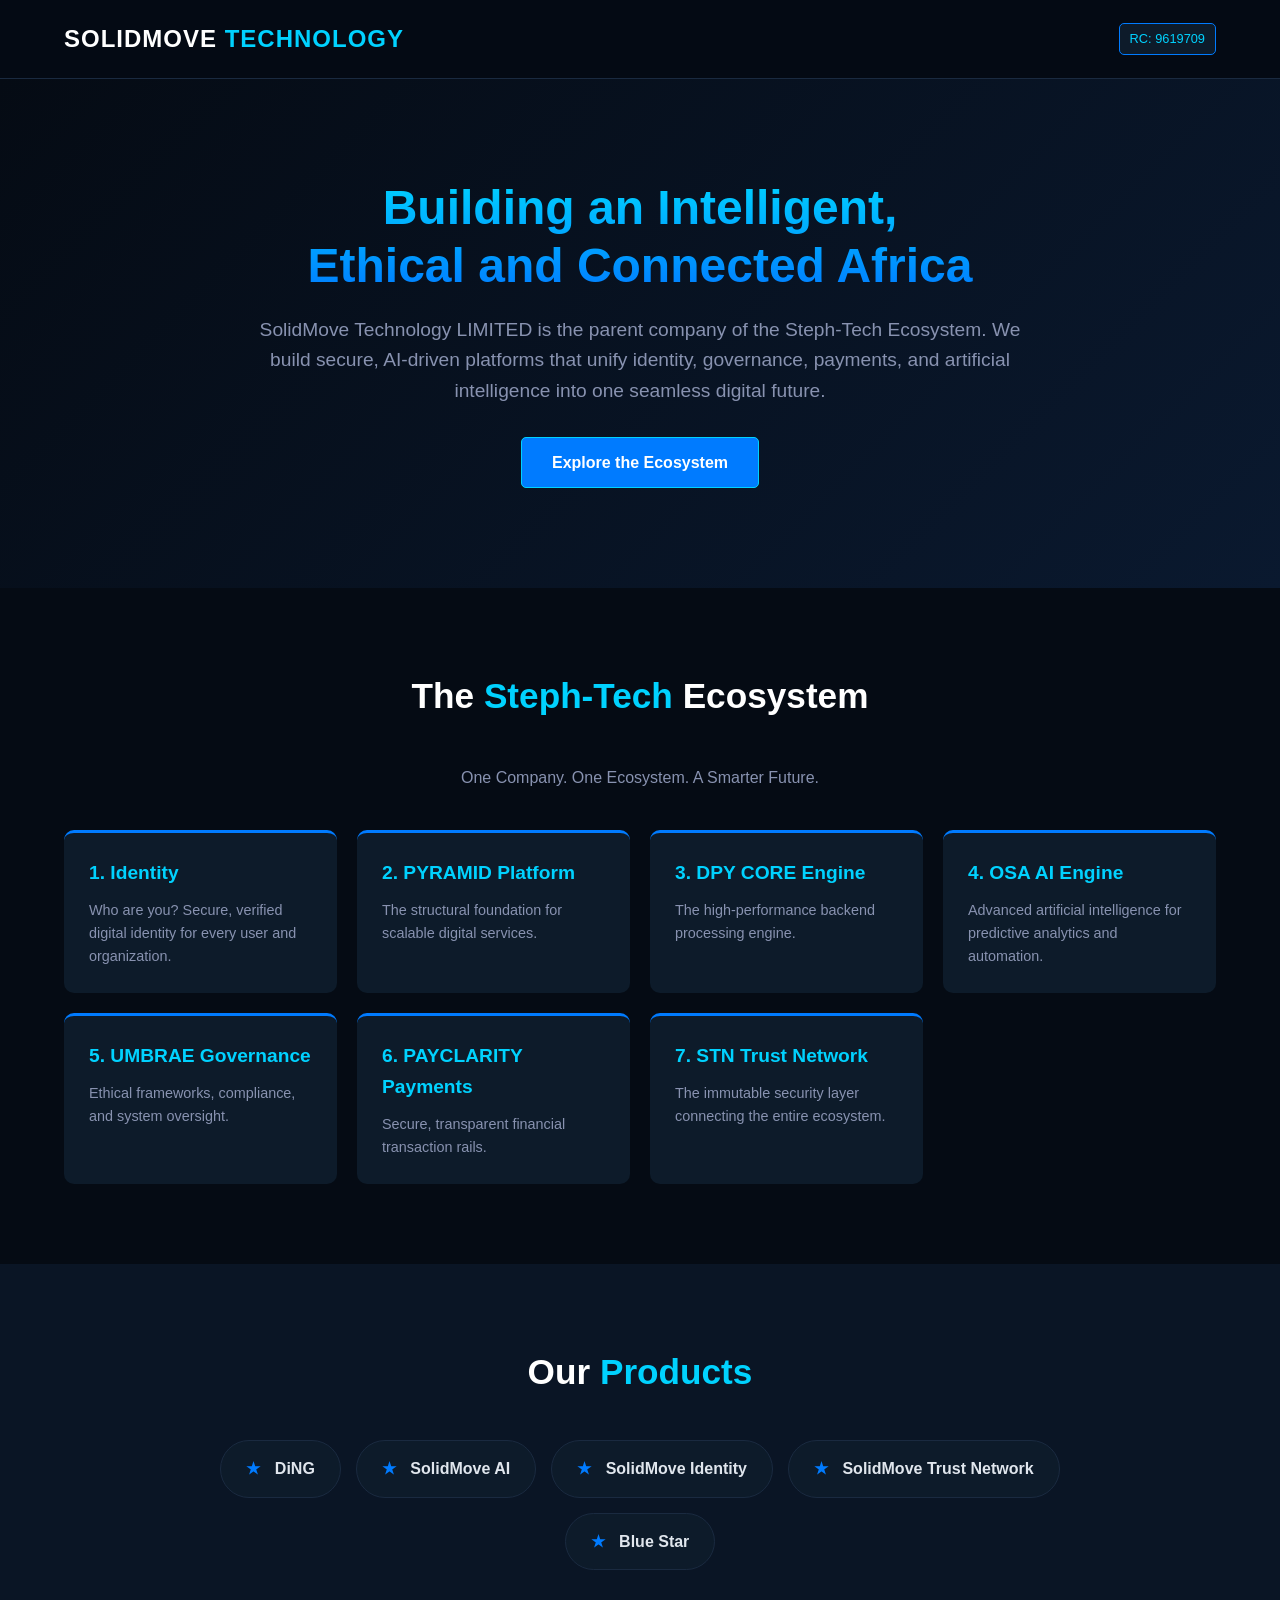
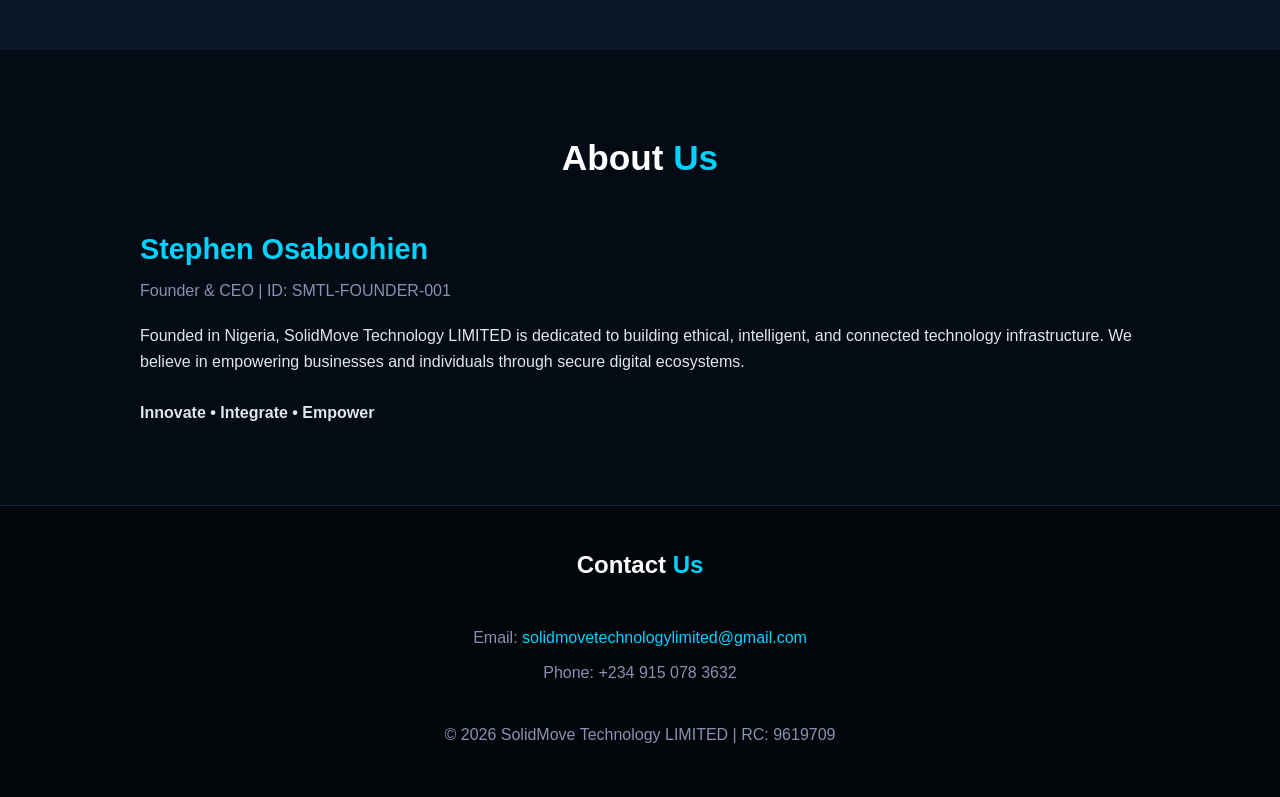
==== commit f859f1fd: "Standardize official legal company name to SolidMove Technology LIMITED" ====
--- a/index.html
+++ b/index.html
@@ -3,7 +3,7 @@
 <head>
     <meta charset="UTF-8">
     <meta name="viewport" content="width=device-width, initial-scale=1.0">
-    <title>Solidmove Technology Limited | Steph-Tech Ecosystem</title>
+    <title>SolidMove Technology LIMITED | Steph-Tech Ecosystem</title>
     <style>
         /* Base Styles */
         :root {
@@ -238,7 +238,7 @@
     <!-- Hero Section -->
     <header class="hero">
         <h1>Building an Intelligent,<br>Ethical and Connected Africa</h1>
-        <p>Solidmove Technology Limited is the parent company of the Steph-Tech Ecosystem. We build secure, AI-driven platforms that unify identity, governance, payments, and artificial intelligence into one seamless digital future.</p>
+        <p>SolidMove Technology LIMITED is the parent company of the Steph-Tech Ecosystem. We build secure, AI-driven platforms that unify identity, governance, payments, and artificial intelligence into one seamless digital future.</p>
         <a href="#ecosystem" class="btn">Explore the Ecosystem</a>
     </header>
 
@@ -298,7 +298,7 @@
             <div class="ceo-text">
                 <h3>Stephen Osabuohien</h3>
                 <h4>Founder & CEO | ID: SMTL-FOUNDER-001</h4>
-                <p>Founded in Nigeria, Solidmove Technology Limited is dedicated to building ethical, intelligent, and connected technology infrastructure. We believe in empowering businesses and individuals through secure digital ecosystems.</p>
+                <p>Founded in Nigeria, SolidMove Technology LIMITED is dedicated to building ethical, intelligent, and connected technology infrastructure. We believe in empowering businesses and individuals through secure digital ecosystems.</p>
                 <br>
                 <p><strong>Innovate • Integrate • Empower</strong></p>
             </div>
@@ -311,7 +311,7 @@
         <p>Email: <a href="mailto:solidmovetechnologylimited@gmail.com">solidmovetechnologylimited@gmail.com</a></p>
         <p>Phone: +234 915 078 3632</p>
         <br>
-        <p>&copy; 2026 Solidmove Technology Limited | RC: 9619709</p>
+        <p>&copy; 2026 SolidMove Technology LIMITED | RC: 9619709</p>
     </footer>
 
 </body>
